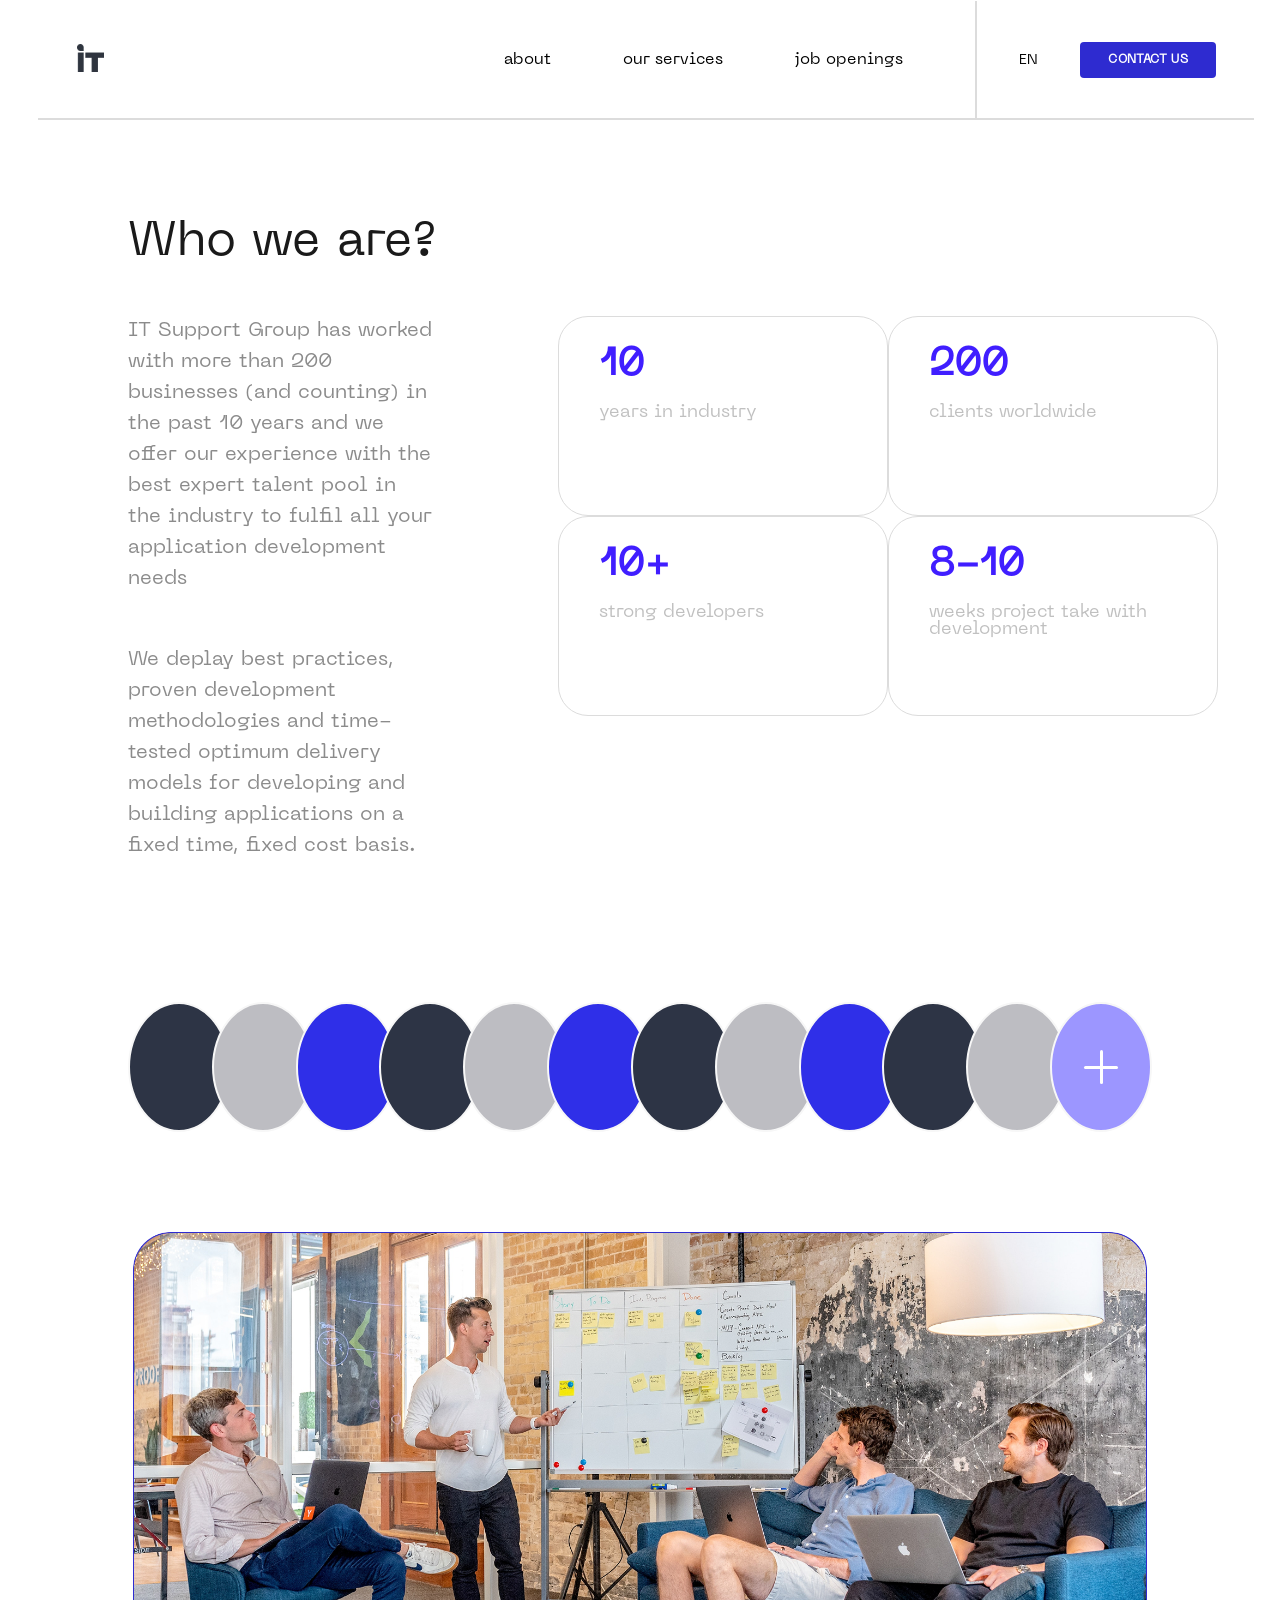
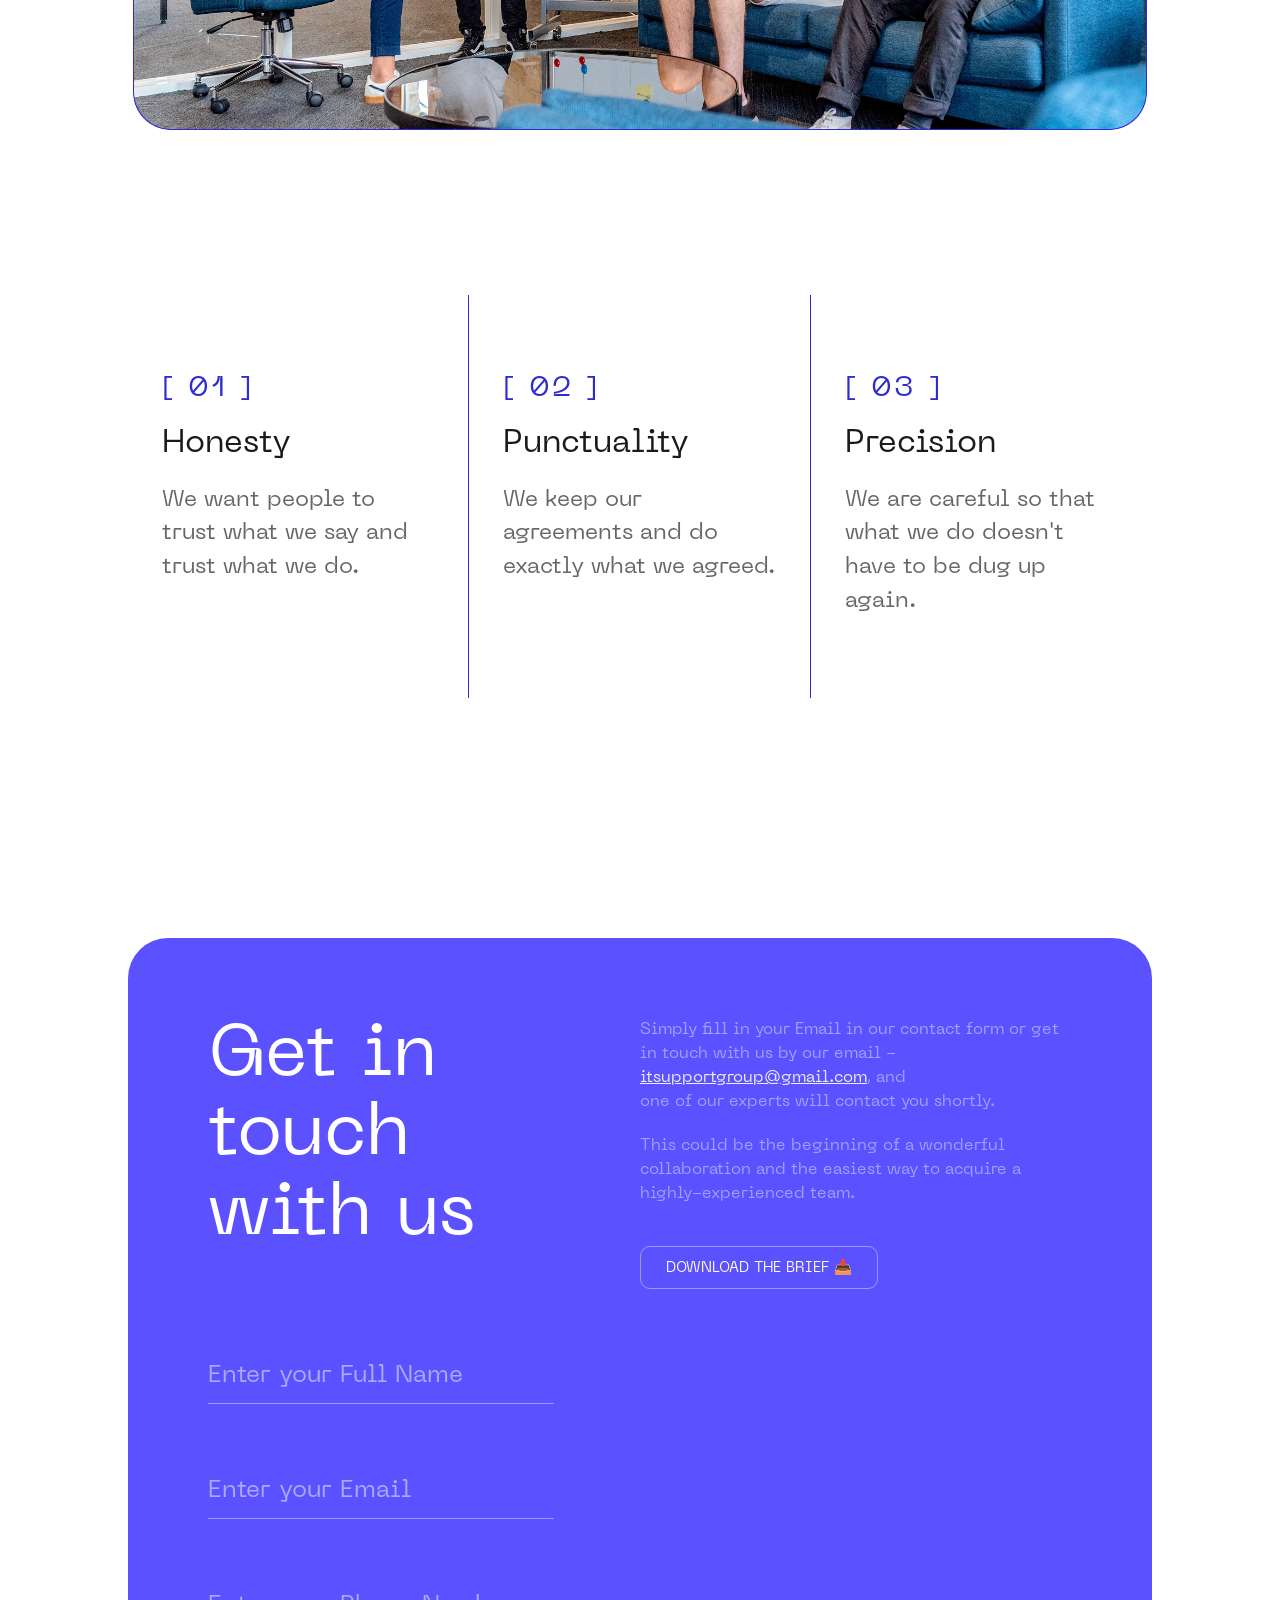
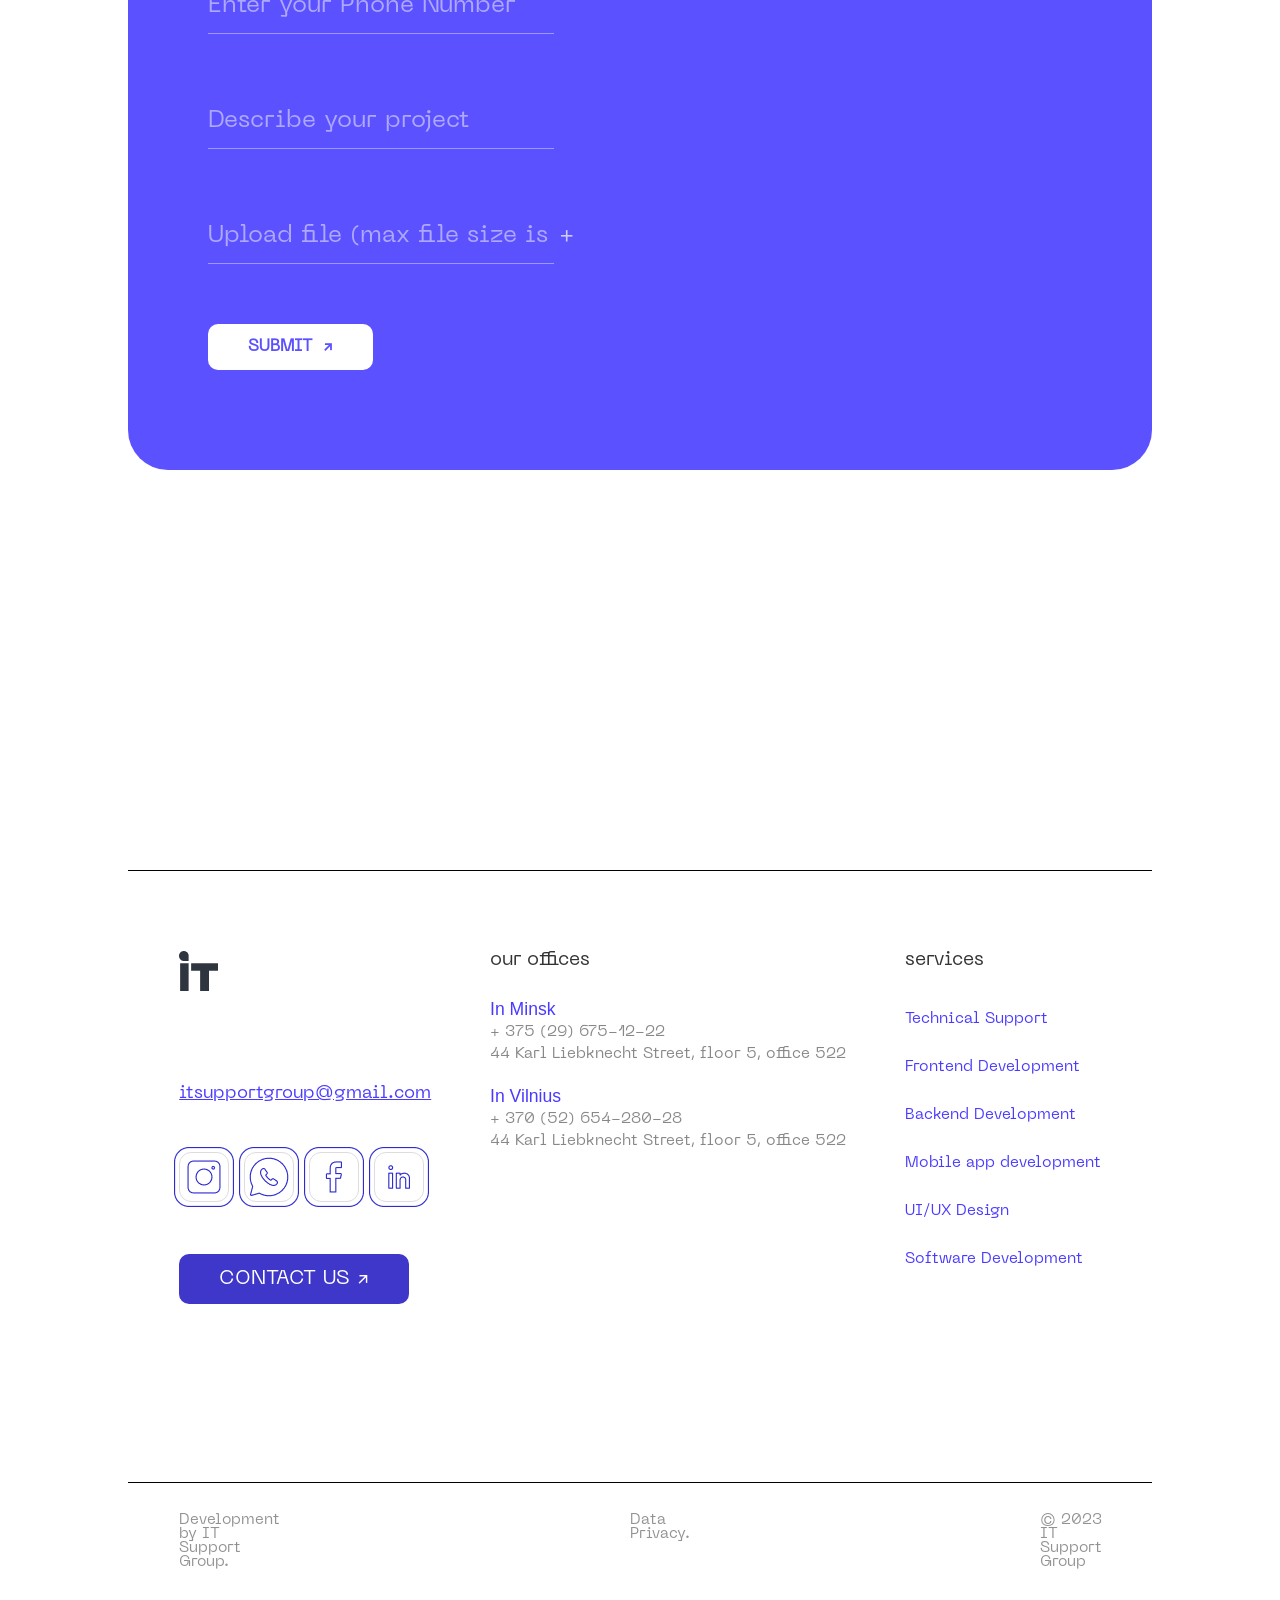
==== Page/about.html @ 2d053808 "Merge pull request #18 from KajusLTUO/Dev/Ricardas Added contact us section in about page and footer" ====
<!DOCTYPE html>
<html lang="en">

<head>
  <meta charset="UTF-8">
  <meta name="viewport" content="width=device-width, initial-scale=1.0">
  <link rel="stylesheet" href="/CSS/about.css">
  <title>Document</title>
</head>

<body>

  <nav>
    <div class="logo">
      <a href="../index.html"><img src="../img/Logo_IT.png" alt="IT Support Group Logo"></a>
    </div>

    <a href="about.html">about</a>
    <a href="#">our services</a>
    <a href="#">job openings</a>

    <div class="vertical-line"></div>

    <button class="language-btn">EN</button>
    <button class="contacts">CONTACT US</button>
  </nav>

  <main>

    <section class="who-section">
      <p class="sections-name">Who we are?</p>

      <div class="who-container">
        <div class="who-leftside">
          <p class="whos-text1">IT Support Group has worked with more than 200 businesses (and counting) in the past 10
            years and we offer our experience with the best expert talent pool in the industry to fulfil all your
            application development needs</p>

          <p class="whos-text2">We deplay best practices, proven development methodologies and time-tested optimum
            delivery models for developing and building applications on a fixed time, fixed cost basis.</p>
        </div>

        <div class="who-righside">
          <div class="stats-wrapper">
            <div class="stat-box">
              <div class="stat-number">10</div>
              <div class="stat-text">years in industry</div>
            </div>

            <div class="stat-box">
              <div class="stat-number">200</div>
              <div class="stat-text">clients worldwide</div>
            </div>

            <div class="stat-box">
              <div class="stat-number">10+</div>
              <div class="stat-text">strong developers</div>
            </div>

            <div class="stat-box">
              <div class="stat-number">8-10</div>
              <div class="stat-text">weeks project take with development</div>
            </div>
          </div>

        </div>


      </div>
      <div class="circle-row">
        <div class="circle dark"></div>
        <div class="circle light"></div>
        <div class="circle blue"></div>
        <div class="circle dark"></div>
        <div class="circle light"></div>
        <div class="circle blue"></div>
        <div class="circle dark"></div>
        <div class="circle light"></div>
        <div class="circle blue"></div>
        <div class="circle dark"></div>
        <div class="circle light"></div>
        <div class="circle plus-circle"></div>
      </div>
      </div>
      

      <form class="contact-form" id="form">
        <div class="form-row">
          <div class="form-group">
            <input type="text" id="fullName" placeholder="Enter your Full Name" required>
          </div>
        </div>

        <div class="team-image-container">
          <img src="/img/Img (3).png" alt="Our team brainstorming in the office" class="team-photo">
        </div>

        <div class="values-grid">
          <div class="value-card">
            <span class="value-number">[ 01 ]</span>
            <h3 class="value-title">Honesty</h3>
            <p class="value-desc">We want people to trust what we say and trust what we do.</p>
          </div>

          <div class="value-card">
            <span class="value-number">[ 02 ]</span>
            <h3 class="value-title">Punctuality</h3>
            <p class="value-desc">We keep our agreements and do exactly what we agreed.</p>
          </div>

          <div class="value-card">
            <span class="value-number">[ 03 ]</span>
            <h3 class="value-title">Precision</h3>
            <p class="value-desc">We are careful so that what we do doesn't have to be dug up again.</p>
          </div>
        </div>
  <section class="contact-section">
  <div class="contact-container">
   
    <div class="contact-info">
      <h2 class="contact-title">Get in touch <br> with us</h2>
      <div class="contact-text-content">
        <p>Simply fill in your Email in our contact form or get in touch with us by our email - <a href="mailto:itsupportgroup@gmail.com">itsupportgroup@gmail.com</a>, and <br> one of our experts will contact you shortly.</p>
        <p>This could be the beginning of a wonderful collaboration and the easiest way to acquire a highly-experienced team.</p>
        <a href="#" class="download-brief">DOWNLOAD THE BRIEF <span class="icon">📥</span></a>
      </div>
    </div>
 
    <form class="contact-form" id="form">
      <div class="form-row">
        <div class="form-group">
          <input type="text" id="fullName" placeholder="Enter your Full Name" required>
        </div>
      </div>
 
      <div class="form-row">
        <div class="form-group">
          <input type="email" id="userEmail" placeholder="Enter your Email" required>
        </div>
      </div>
 
      <div class="form-row">
        <div class="form-group">
          <input type="tel" id="userPhone" placeholder="Enter your Phone Number">
        </div>
           </div>
           <div class="form-row">
            <div class="form-group">
          <input type="text" id="projectDescription" placeholder="Describe your project">
        </div>
        </div>
        <div class="form-row">
            <div class="form-group upload-group">
          <input type="text" placeholder="Upload file (max file size is 30 MB)" readonly>
          <span class="plus-icon">+</span>
        </div>
        </div>
                   <button type="submit" class="submit-btn">SUBMIT <span class="arrow">↗</span></button>
           </div>
      </div>
    </form>
 
  </div>
</section>
    </main>
        <footer class="main-footer">
  <div class="footer-container">
   
    <div class="footer-col contact-col">
      <div class="footer-logo"><img src="/img/Logo_IT.png" alt=""></div>
      <a href="mailto:itsupportgroup@gmail.com" class="footer-email">itsupportgroup@gmail.com</a>
      <div class="social-icons">
        <div class="icon-box"><img src="/img/instagram.png" alt=""><i class="fab fa-instagram"></i></div>
        <div class="icon-box"><img src="/img/phone.png" alt=""><i class="fab fa-whatsapp"></i></div>
        <div class="icon-box"><img src="/img/facebook.png" alt=""><i class="fab fa-facebook-f"></i></div>
        <div class="icon-box"><img src="/img/linked_in.png" alt=""><i class="fab fa-linkedin-in"></i></div>
      </div>
      <a href="#" class="btn-contact footer-btn">CONTACT US <span class="arrow">↗</span></a>
    </div>
 
    <div class="footer-col footer-col1">
      <h4>our offices</h4>
      <div class="office-location">
        <p class="city">In Minsk</p>
        <p class="phone">+ 375 (29) 675-12-22</p>
        <p class="address">44 Karl Liebknecht Street, floor 5, office 522</p>
      </div>
      <div class="office-location">
        <p class="city">In Vilnius</p>
        <p class="phone">+ 370 (52) 654-280-28</p>
        <p class="address">44 Karl Liebknecht Street, floor 5, office 522</p>
      </div>
    </div>
 
    <div class="footer-col footer-col2">
      <h4>services</h4>
      <ul class="footer-services">
        <li>Technical Support</li>
        <li>Frontend Development</li>
        <li>Backend Development</li>
        <li>Mobile app development</li>
        <li>UI/UX Design</li>
        <li>Software Development</li>
      </ul>
    </div>
  </div>
 </footer>
  <div class="footer-bottom">
    <p>Development by IT Support Group.</p>
    <p>Data Privacy.</p>
    <p>© 2023 IT Support Group</p>
  </div>
</body>

</html>
---- CSS/about.css ----
@font-face {
  font-family: 'Neue Machina';
  src: url('/Fonts/NeueMachina-Regular.otf') format('opentype');
  font-weight: normal;
  font-style: normal;
}

* {
  box-sizing: border-box;
  font-family: 'Inter';
}

body {
  background-color: white;
  width: 100%;
  max-width: 1920px;
  margin: 0 auto;
  overflow-x: hidden;
}

* {
  margin: 0;
  padding: 0;
  box-sizing: border-box;
  font-family: 'Neue Machina', sans-serif;
}

body {
  background-color: white;
}


nav {
  padding: 60px 3%;
  height: 100px;
  display: flex;
  align-items: center;
  justify-content: center;
  gap: 42px;
  position: relative;
  width: 95%;
  margin-left: 3%;
}

nav::after {
  content: "";
  position: absolute;
  left: 0;
  bottom: 0;
  width: 100%;
  height: 2px;
  background: gainsboro;
}

.logo {
  display: flex;
  align-items: center;
  gap: 10px;
  margin-right: auto;
}

.logo img {

  width: 70%;
  height: auto;
}

.logo span {
  font-size: 14px;
  font-weight: 700;
  line-height: 1;
  text-transform: uppercase;
}

nav a {
  text-decoration: none;
  color: black;
  font-size: 16px;
  font-weight: 400;
  transition: opacity 0.3s ease;
  margin-right: 30px;
}

.vertical-line {
  border: 1px solid gainsboro;
  height: 118px;
}



nav a:hover {
  opacity: 0.7;
}

.language-btn {
  background: transparent;
  border: none;
  color: black;
  font-size: 14px;
  cursor: pointer;
  padding: 0;
}

.contacts {
  background: #2e2bd0;
  border: none;
  color: #fff;
  font-size: 12px;
  font-weight: 600;
  text-transform: uppercase;
  padding: 12px 28px;
  border-radius: 4px;
  cursor: pointer;
  letter-spacing: 0.03em;
  transition: background 0.3s ease;
}

.contacts:hover {
  background: #2421b7;
}


.who-section {
  padding: 100px 10%;
  font-family: 'Neue Machina', sans-serif;
  background-color: #fff;
}

.sections-name {
  font-size: 3rem;
  font-weight: 400;
  color: #1a1a1a;
}

.who-container {
  display: flex;
}

.whos-text1,
.whos-text2 {
  color: rgb(139, 139, 139);
  margin-top: 50px;
  font-size: 20px;
  line-height: 31px;
}

.who-leftside {
  padding-right: 60px;
  width: 47%;
}

.stats-wrapper {

  width: 100%;
  max-width: 700px;
  margin-top: 50px;
  margin-left: 10%;
  display: grid;
  grid-template-columns: 330px 330px;
  font-family: 'Neue Machina', sans-serif;
}

.stat-box {
  width: 100%;
  height: 200px;
  background: #fff;
  border: 1px solid gainsboro;
  padding: 30px 40px;
  text-align: left;
  border-radius: 30px;

}

.stat-number {
  font-size: 38px;
  font-weight: 700;
  color: #401eff;
  margin-bottom: 8px;
}

.stat-text {
  margin-top: 20px;
  font-size: 18px;
  color: rgb(192, 192, 192);
}


.circle-row {
  display: flex;
  align-items: center;
  margin-top: 140px;
}

.circle {
  width: 180px;
  height: 130px;
  border-radius: 50%;
  margin-left: -18px;
  border: 2px solid #f7f7f7;
}

.circle:first-child {
  margin-left: 0;
}

.dark {
  background: #2d3445;
}

.light {
  background: #bdbdc2;
}

.blue {
  background: #2f2fe8;
}

.plus-circle {
  background: #9c96ff;
  display: flex;
  justify-content: center;
  align-items: center;
  position: relative;
}

.plus-circle::before,
.plus-circle::after {
  content: "";
  position: absolute;
  background: white;
  border-radius: 2px;
}

.plus-circle::before {
  width: 34px;
  height: 3px;
}

.plus-circle::after {
  width: 3px;
  height: 34px;
}



.team-section {
  padding: 100px 10%;
  background-color: #fff;
  font-family: 'Neue Machina', sans-serif;
}

.team-header {
  display: flex;
  justify-content: space-between;
  align-items: flex-start;
  gap: 40px;
}

.team-main-title {
  font-size: 3rem;
  font-weight: 400;
  color: #1a1a1a;
  margin: 0;
  letter-spacing: -1px;
  margin-bottom: 190px;
}

.team-subtitle {
  max-width: 39.6vh;
  color: #818181;
  font-size: 0.98rem;
  line-height: 1.5;
  margin: 0;
  margin-top: 110px;
  margin-right: 300px;
}

.team-image-container {
  padding: 5px;
  overflow: hidden;
  margin-bottom: 80px;
}

.team-photo {
  width: 100%;
  height: auto;
  display: block;
  border-radius: 35px;
  object-fit: cover;
}

.values-grid {
  display: grid;
  grid-template-columns: repeat(3, 1fr);
  gap: 0;
  margin-top: 40px;
}

.value-card {
  padding: 80px 10%;
  display: flex;
  flex-direction: column;
  gap: 25px;
}

.value-card:not(:last-child) {
  border-right: 1px solid #2E2BD0;
}

.value-number {
  color: #2E2BD0;
  font-size: 1.8rem;
  font-weight: 400;
  letter-spacing: 2px;
}

.value-title {
  font-size: 2rem;
  font-weight: 400;
  color: #1a1a1a;
  margin: 0;
}

.value-desc {
  color: #666;
  font-size: 1.4rem;
  line-height: 1.5;
  margin: 0;
}
.main-footer {
  background-color: white;
  padding: 80px 4%;
  font-family: 'Neue Machina', sans-serif;
  border-top: 1px solid #000000;
  border-bottom: 1px solid #000000;
  width: 80%;
  margin: auto;
}
 
.footer-container {
  display: flex;
  justify-content: space-between;
  margin-bottom: 80px;
}
 
.footer-col h4 {
  font-size: 1.2rem;
  font-weight: 400;
  margin-bottom: 30px;
  color: #333;
}
 
/* Column 1 Specifics */
.footer-logo {
  font-size: 2.5rem;
  font-weight: bold;
  margin-bottom: 30px;
}
 
.footer-email {
  display: block;
  font-size: 1.1rem;
  color: #4a3aff;
  text-decoration: underline;
  margin-bottom: 30px;
  padding-top: 55px;
  padding-bottom: 20px;
}
.social-icons {
  display: flex;
  gap: 15px;
  margin-bottom: 35px;
}
 
.icon-box {
  width: 50px;
  height: 50px;
  border: 1px solid #ddd;
  border-radius: 12px;
  display: flex;
  align-items: center;
  justify-content: center;
  font-size: 1.2rem;
  color: #4a3aff;
}
/* Office & Services Text */
.office-location {
  margin-bottom: 25px;
}
 
.office-location .city {
  color: #4a3aff;
  margin-bottom: 5px;
}
 
.office-location .phone,
.office-location .address,
.footer-services li {
  color: #888;
  font-size: 0.95rem;
  margin-bottom: 8px;
}
 
.footer-services {
  list-style: none;
  padding: 0;
  font-family: sans-serif;
  color: #4a3aff;
  line-height: 40px;
  display: block;
}

.footer-services li{
   color: #4a3aff
}
 
/* Footer Bottom Bar */
.footer-bottom {
  padding-top: 30px;
  display: flex;
  font-size: 0.8rem;
  color: #aaa;
  margin-bottom: 50px;
  justify-content: space-between;
  padding-left: 200px;
  padding-right: 200px;
  gap: 350px;
  justify-content: center;
}
.city{
   font-family: sans-serif;
   font-size: 1.1rem;
}
.btn-contact {
   background-color: #3f37c9;
   color: white;
   padding: 15px 40px;
   text-decoration: none;
   border-radius: 10px;
   font-size: 20px;
   font-family: 'Neue Machina';
   line-height: 85px;
   font-weight: 100;
}
.footer-btn{
   font-weight: 100;
}
.footer-bottom p{
   color: #929292;
   font-size: 15px;
}

.contact-container {
  background-color: #5c51ff;
  border-radius: 40px;
  padding: 80px;
  color: white;
  display: flex;
  flex-direction: column;
  gap: 60px;
  font-family: 'Neue Machina', sans-serif;
  margin-bottom: 300px;
  padding-bottom: 100px;
  margin-top: 200px;
}

.contact-info {
  display: flex;
  justify-content: space-between;
  align-items: flex-start;
}

.contact-title {
  font-size: 4.5rem;
  line-height: 1.1;
  font-weight: 400;
  flex: 1;
}

.contact-text-content {
  flex: 1;
  max-width: 500px;
}

.contact-text-content p {
  font-size: 1rem;
  opacity: 0.9;
  margin-bottom: 20px;
  line-height: 1.5;
  color: rgba(255, 255, 255, 0.5);
}

.contact-text-content a {
  color: white;
  text-decoration: underline;
}

.download-brief {
  display: inline-block;
  border: 1px solid rgba(255, 255, 255, 0.4);
  padding: 12px 25px;
  border-radius: 10px;
  text-decoration: none !important;
  margin-top: 20px;
  font-size: 0.9rem;
}

/* Form Styles */
.contact-form {
  display: flex;
  flex-direction: column;
  gap: 40px;
}

.form-row {
  display: flex;
  gap: 50px;
}

.form-group {
  flex: 1;
  position: relative;
}

.contact-form input {
  width: 40%;
  background: transparent;
  border: none;
  border-bottom: 1px solid rgba(255, 255, 255, 0.4);
  padding: 15px 0;
  color: white;
  font-size: 1.5rem;
  outline: none;
}

.contact-form input::placeholder {
  color: rgba(255, 255, 255, 0.5);
}

.contact-form input:focus {
  border-bottom-color: white;
}

.upload-group .plus-icon {
  font-size: 1.5rem;
  opacity: 0.7;
  cursor: pointer;
}

.submit-btn {
  background-color: white;
  color: #5c51ff;
  border: none;
  padding: 15px 40px;
  border-radius: 10px;
  font-weight: bold;
  font-size: 1rem;
  width: fit-content;
  cursor: pointer;
  display: flex;
  align-items: center;
  gap: 10px;
}
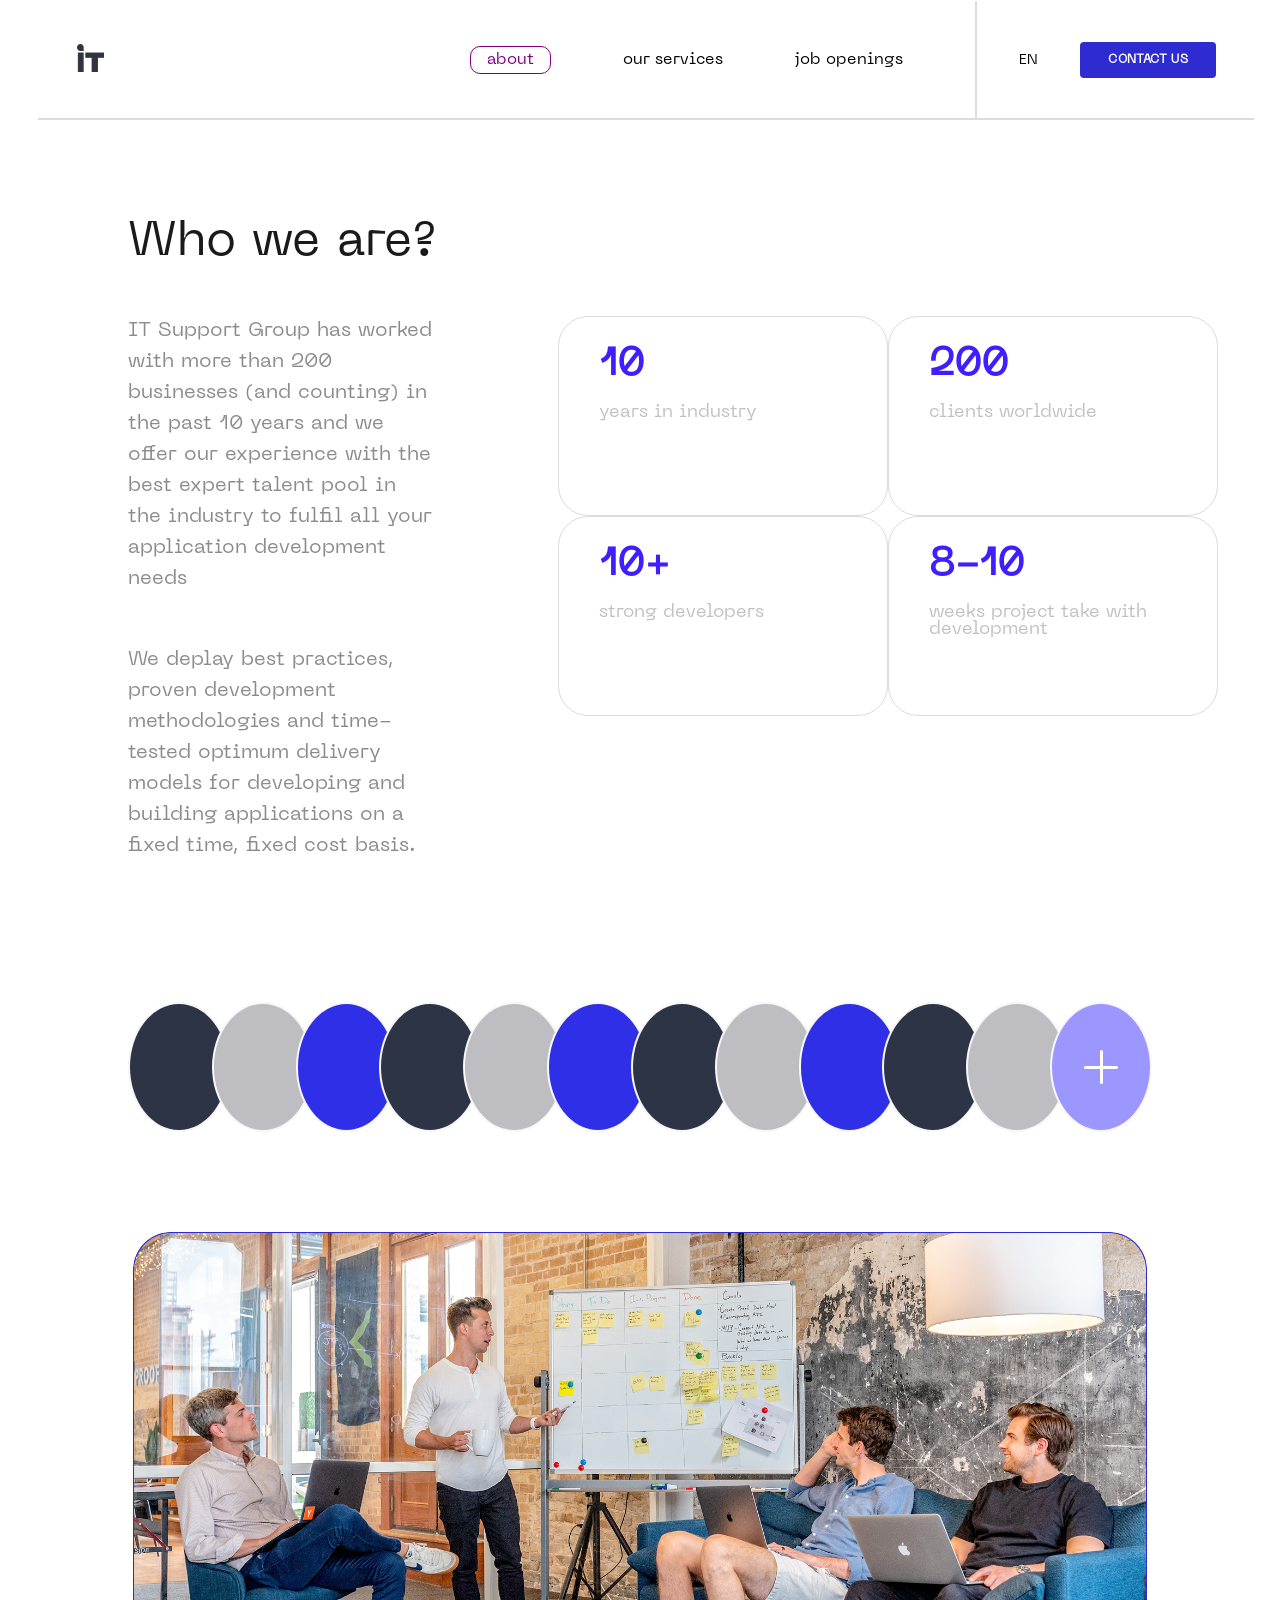
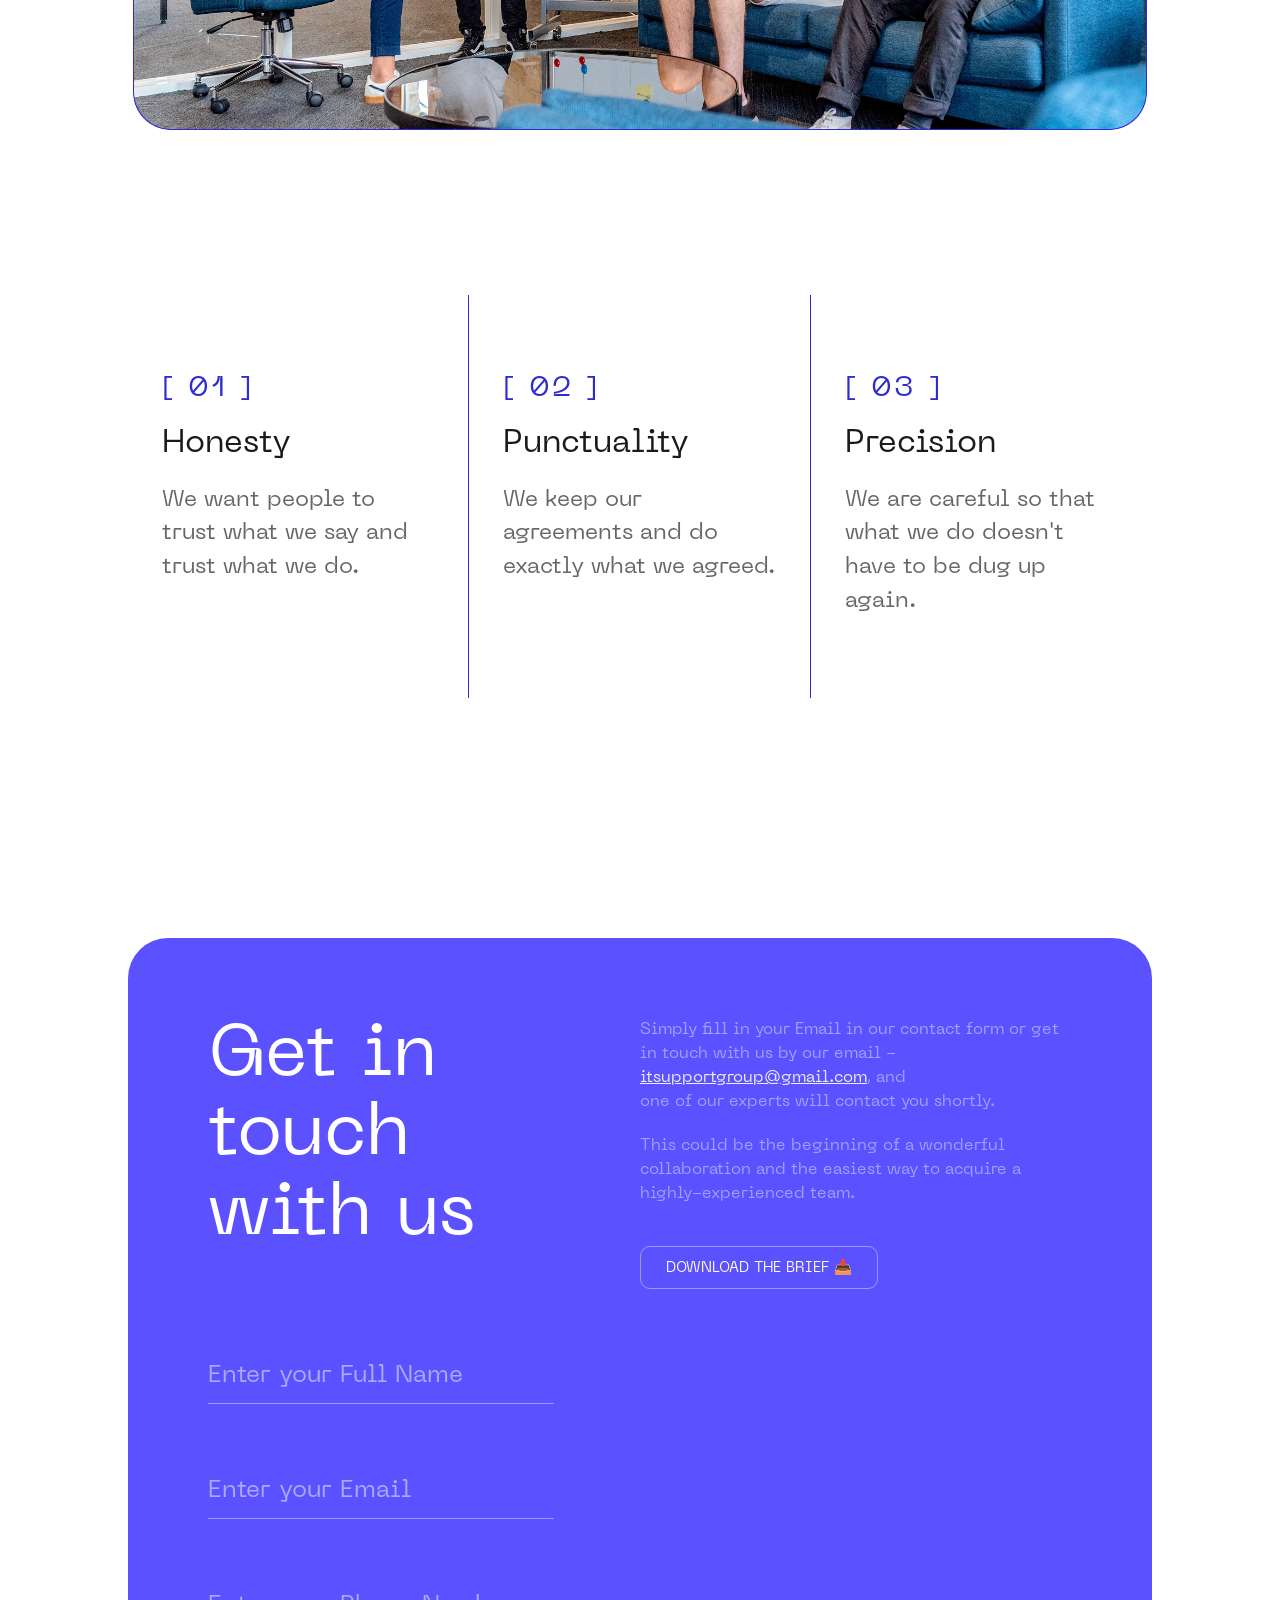
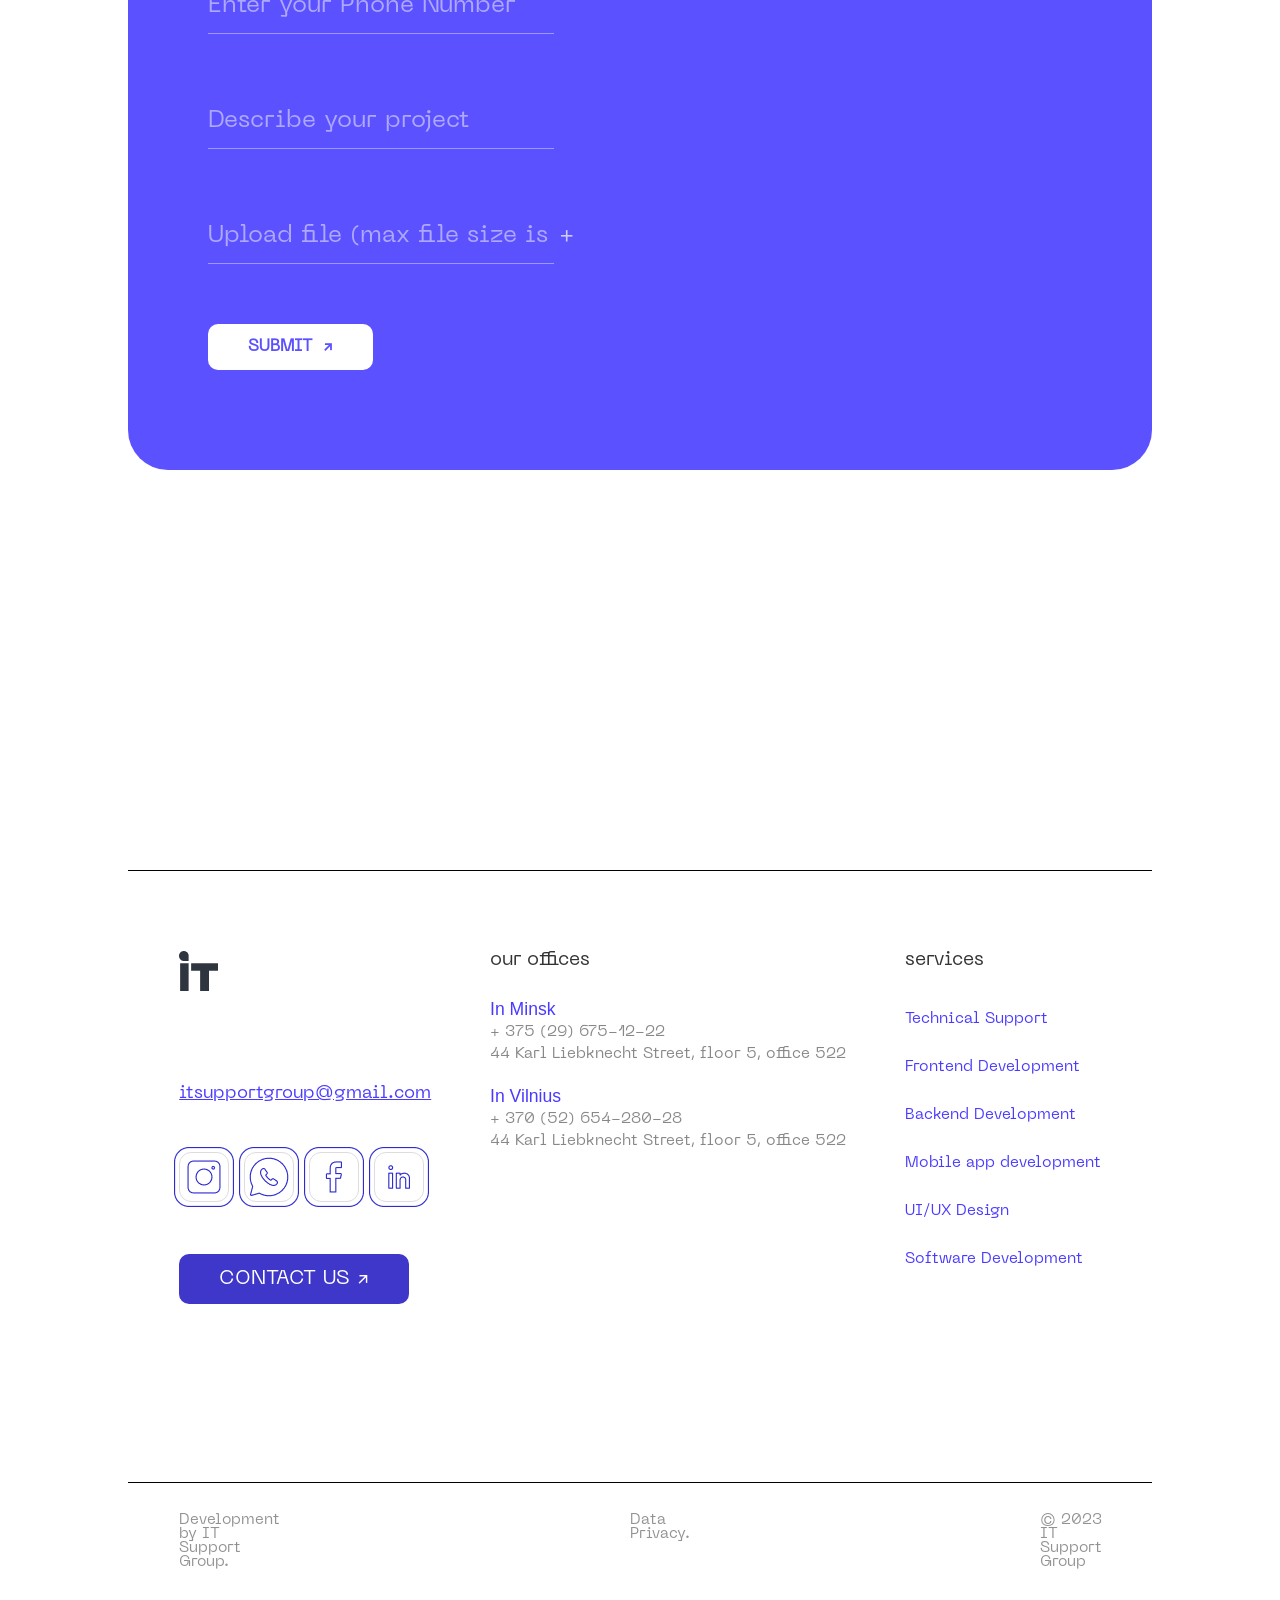
==== commit f68c1527: "px to rem convert" ====
--- a/Page/about.html
+++ b/Page/about.html
@@ -15,7 +15,7 @@
       <a href="../index.html"><img src="../img/Logo_IT.png" alt="IT Support Group Logo"></a>
     </div>
 
-    <a href="about.html">about</a>
+    <a href="about.html" class="active">about</a>
     <a href="#">our services</a>
     <a href="#">job openings</a>
 
--- a/CSS/about.css
+++ b/CSS/about.css
@@ -79,6 +79,12 @@
   font-weight: 400;
   transition: opacity 0.3s ease;
   margin-right: 30px;
+}
+.active{
+  border: 0.063rem solid purple;
+  padding: 0.313rem 1rem;
+  border-radius: 0.625rem;
+  color: purple;
 }
 
 .vertical-line {
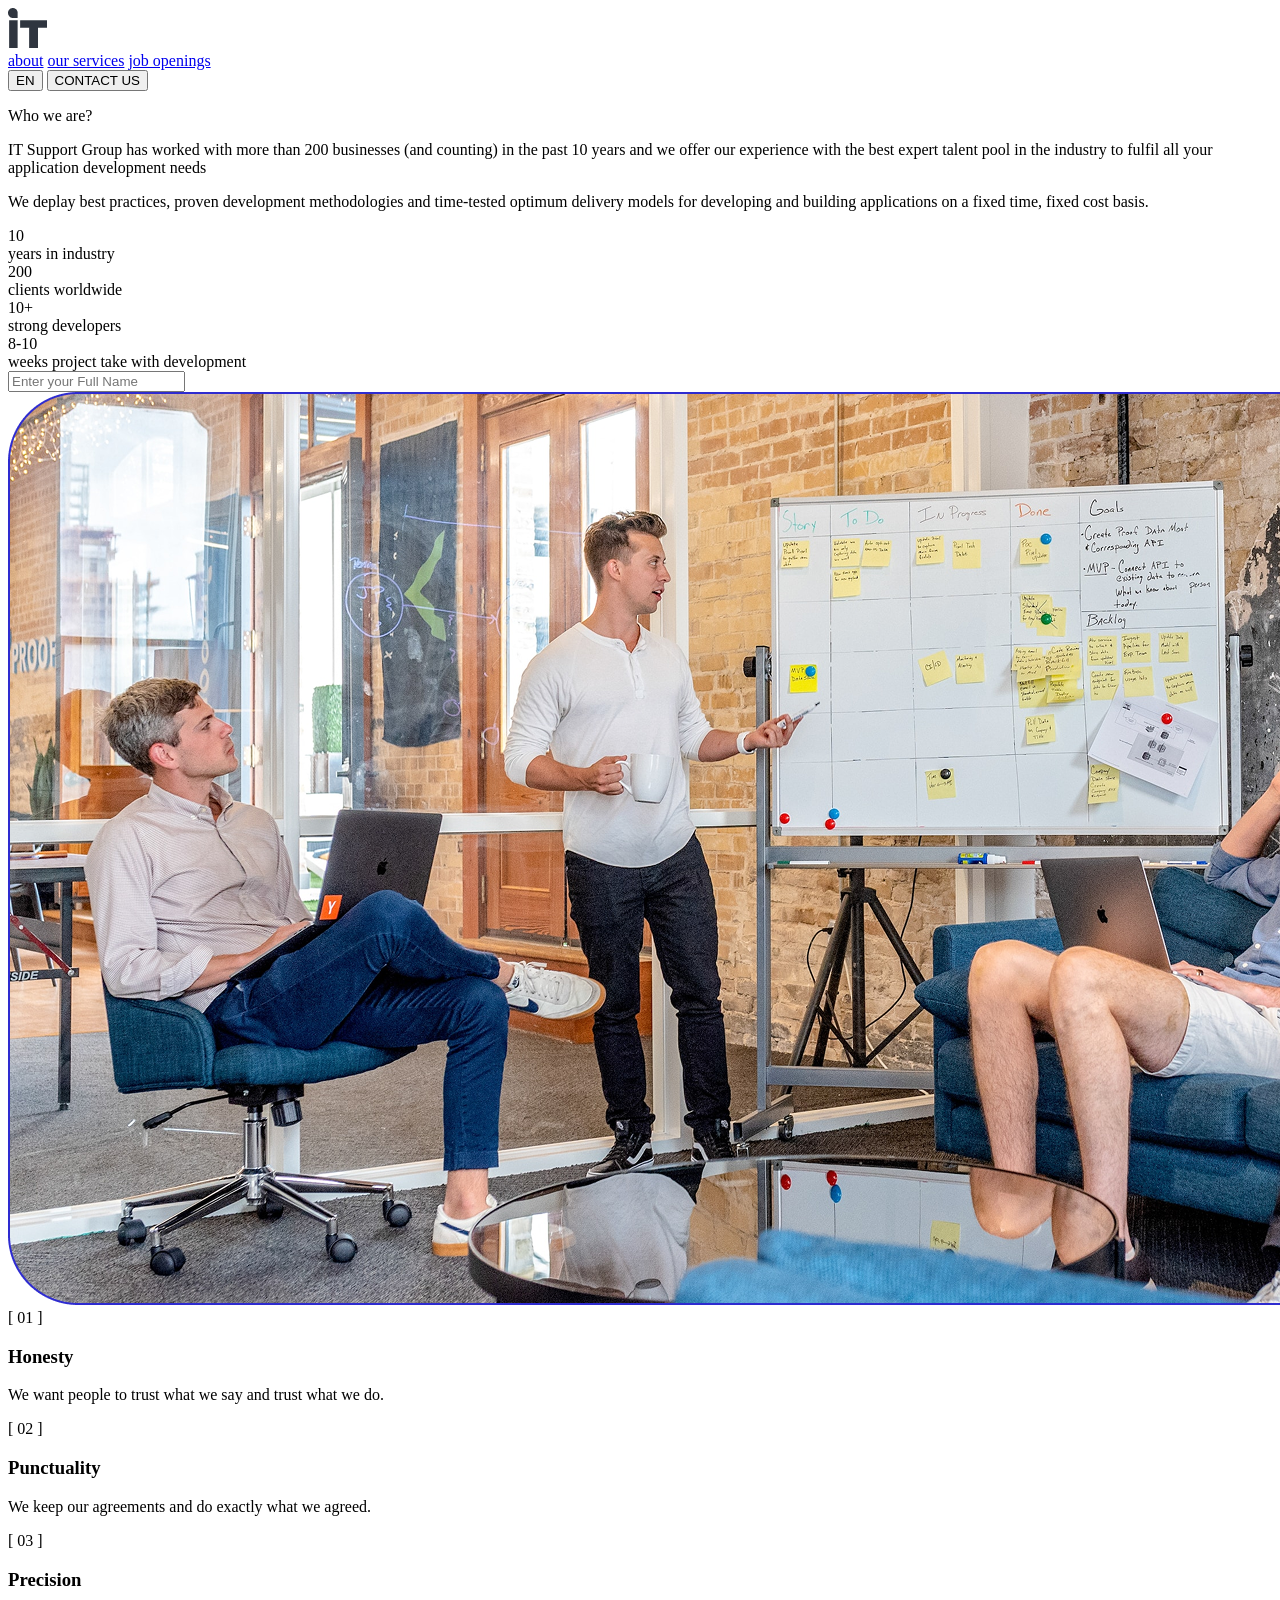
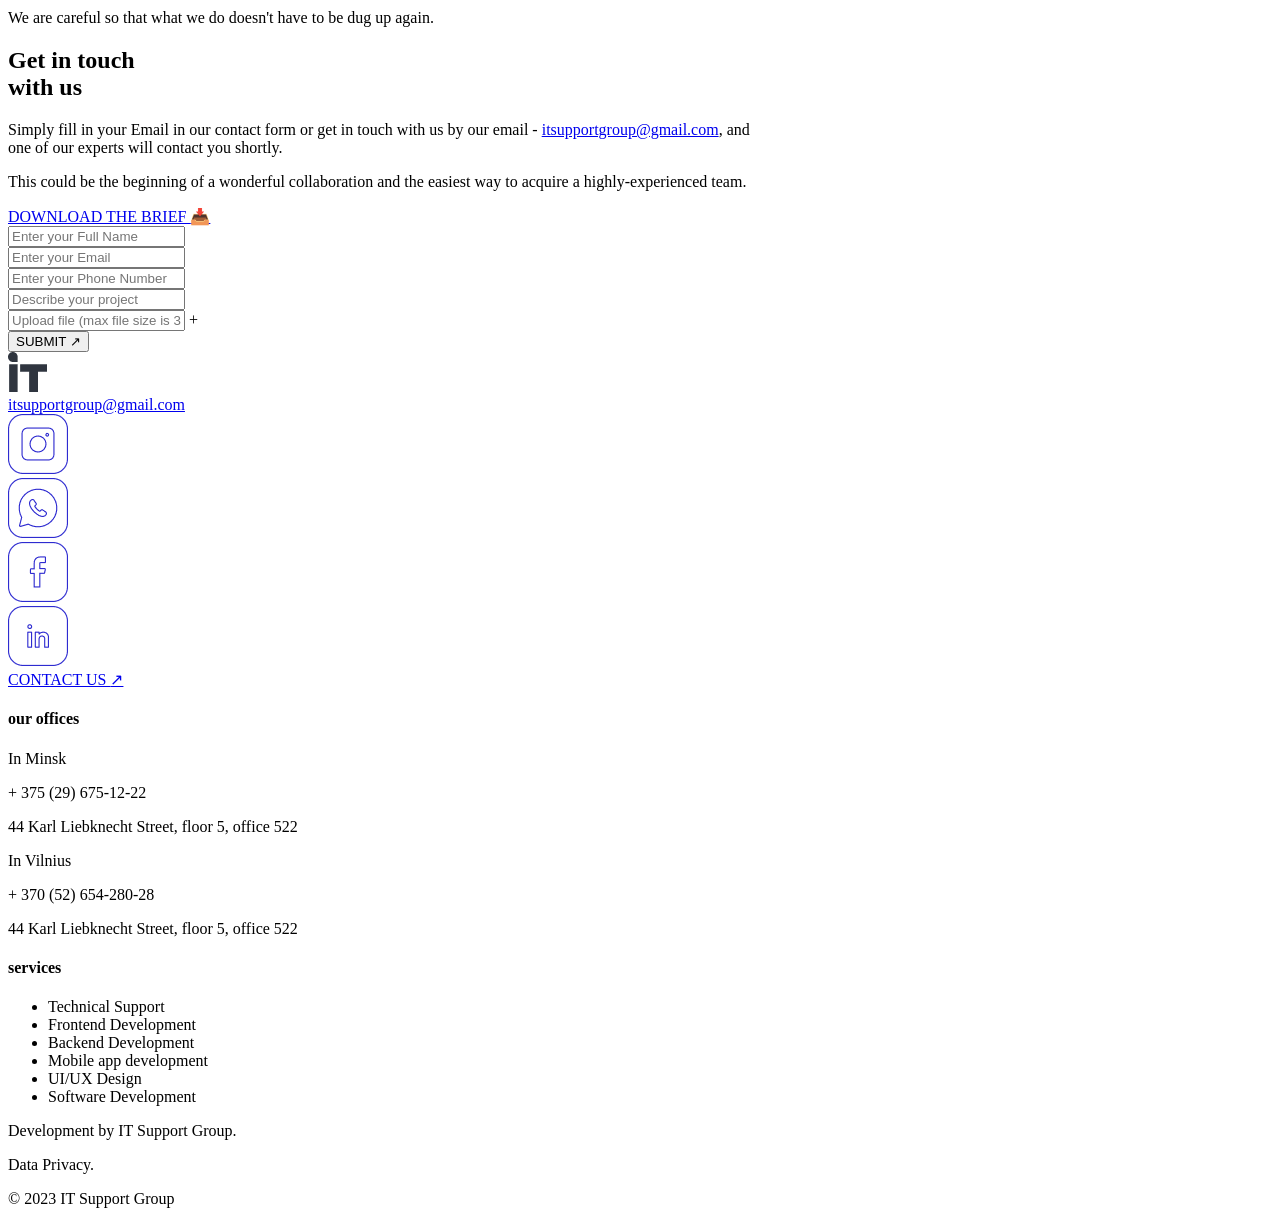
==== commit 9ce3ffdf: "Fix about page css link href" ====
--- a/Page/about.html
+++ b/Page/about.html
@@ -4,7 +4,7 @@
 <head>
   <meta charset="UTF-8">
   <meta name="viewport" content="width=device-width, initial-scale=1.0">
-  <link rel="stylesheet" href="/CSS/about.css">
+  <link rel="stylesheet" href="../css/about.css">
   <title>Document</title>
 </head>
 
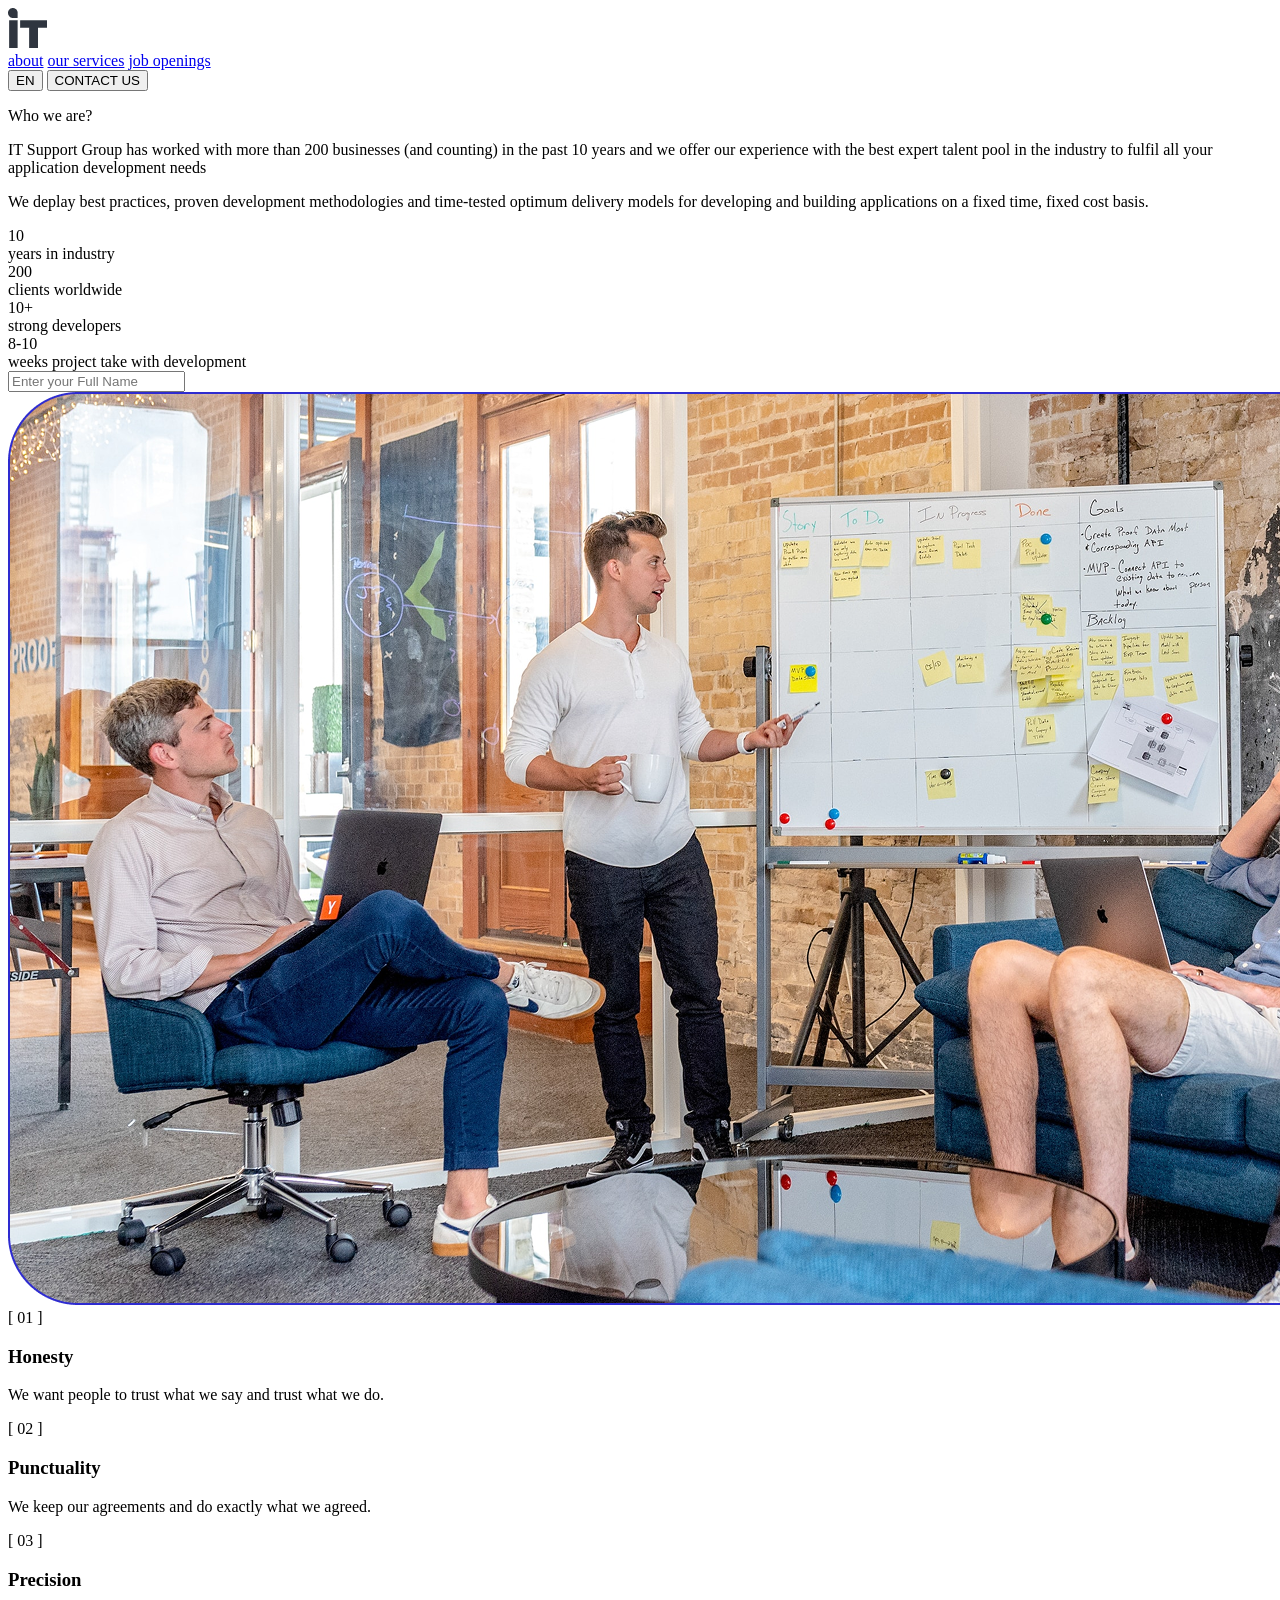
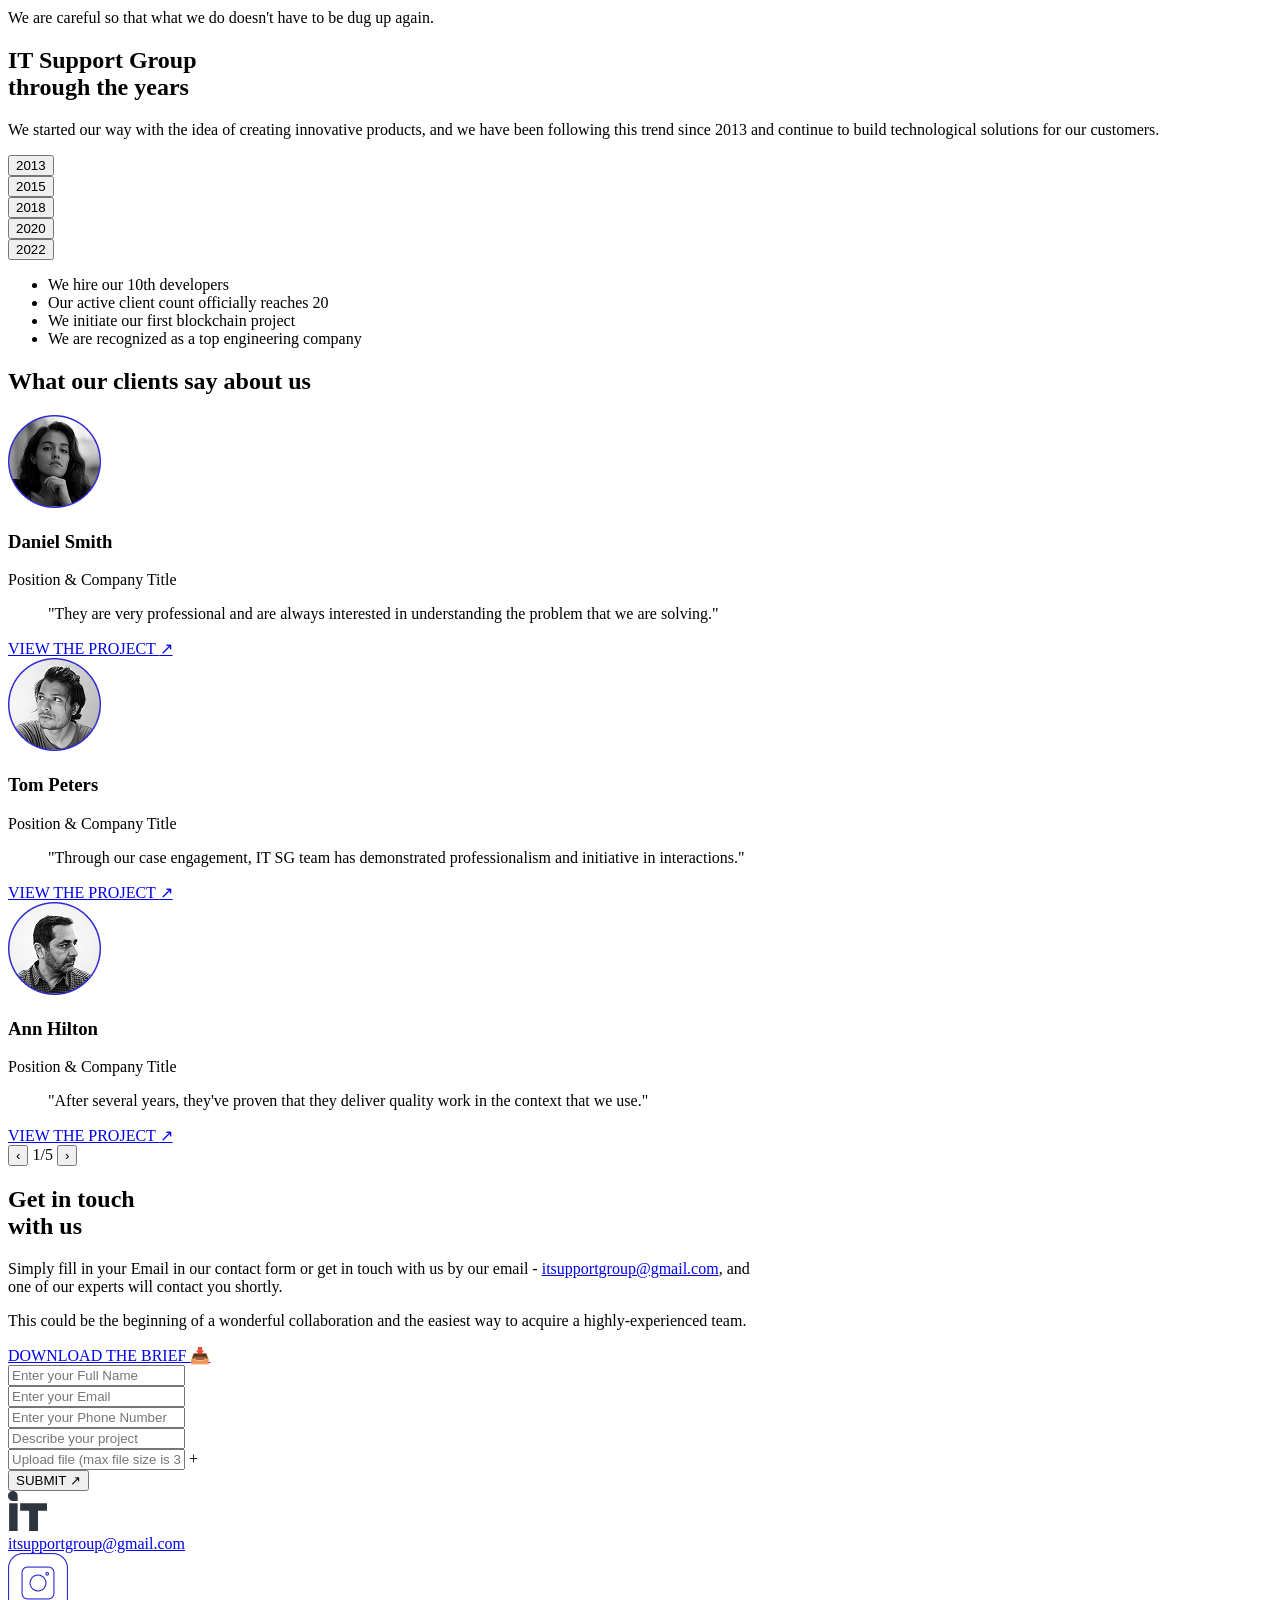
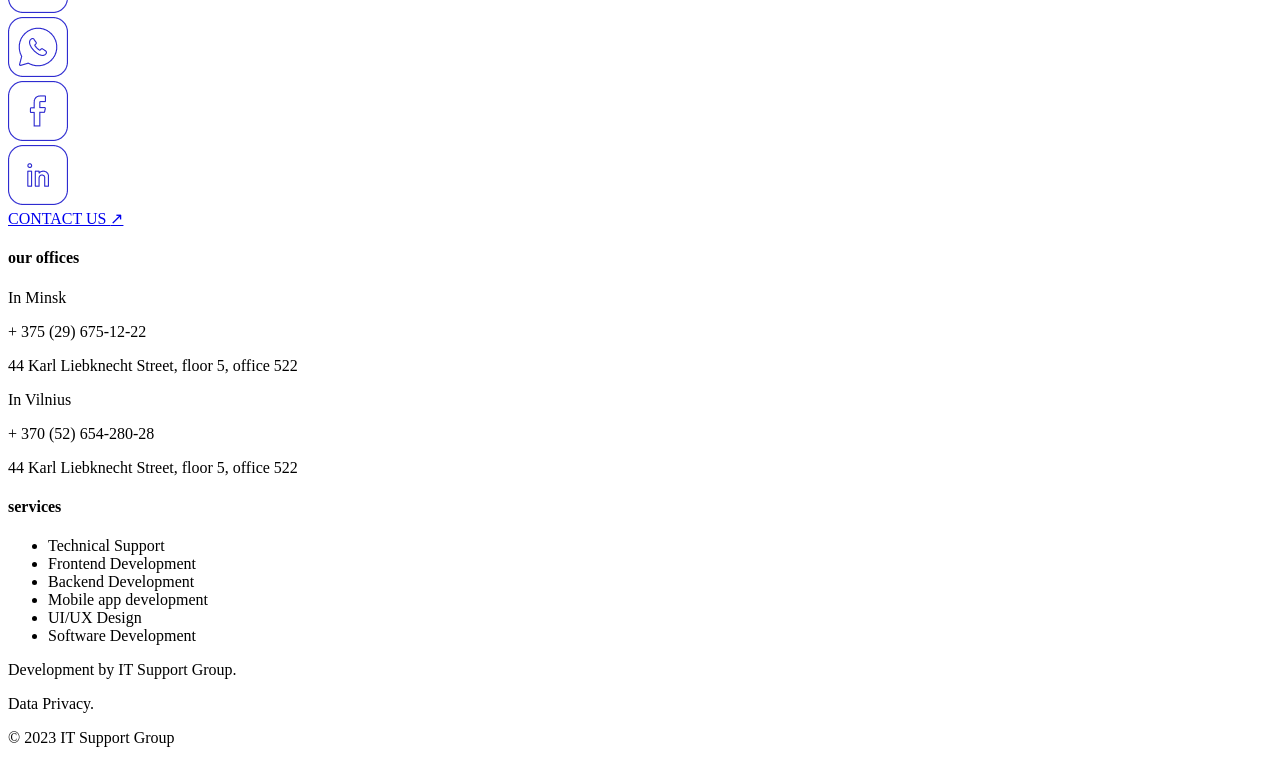
==== commit a3871095: "Added 2 sections to about page, added 3 photos" ====
--- a/Page/about.html
+++ b/Page/about.html
@@ -114,6 +114,100 @@
             <p class="value-desc">We are careful so that what we do doesn't have to be dug up again.</p>
           </div>
         </div>
+
+      <section class="years-section">
+        <div class="years-header">
+          <h2>IT Support Group<br>through the years</h2>
+          <p>
+            We started our way with the idea of creating innovative products, and we have been
+            following this trend since 2013 and continue to build technological solutions for our customers.
+          </p>
+        </div>
+
+        <div class="timeline-card">
+          <div class="years-row" id="years">
+            <div class="year-col"><button type="button" data-year="2013">2013</button></div>
+            <div class="year-col"><button type="button" data-year="2015">2015</button></div>
+            <div class="year-col"><button type="button" data-year="2018" class="active">2018</button></div>
+            <div class="year-col"><button type="button" data-year="2020">2020</button></div>
+            <div class="year-col"><button type="button" data-year="2022">2022</button></div>
+          </div>
+
+          <div class="ruler-zone">
+            <div class="ruler-bar" aria-hidden="true"></div>
+            <div class="year-ticks">
+              <span class="year-tick"></span>
+              <span class="year-tick"></span>
+              <span class="year-tick"></span>
+              <span class="year-tick"></span>
+              <span class="year-tick"></span>
+            </div>
+          </div>
+
+          <div class="timeline-details">
+            <ul id="yearText">
+              <li>We hire our 10th developers</li>
+              <li>Our active client count officially reaches 20</li>
+              <li>We initiate our first blockchain project</li>
+              <li>We are recognized as a top engineering company</li>
+            </ul>
+          </div>
+        </div>
+      </section>
+
+      <section class="clients-section">
+        <h2>What our clients say about us</h2>
+
+        <div class="clients-grid">
+          <article class="client-card">
+            <div class="client-top">
+              <img src="../img/1.png" alt="Daniel Smith">
+              <div>
+                <h3>Daniel Smith</h3>
+                <p>Position &amp; Company Title</p>
+              </div>
+            </div>
+            <blockquote>
+              "They are very professional and are always interested in understanding the problem that we are solving."
+            </blockquote>
+            <a href="#" class="client-btn">VIEW THE PROJECT <span>↗</span></a>
+          </article>
+
+          <article class="client-card">
+            <div class="client-top">
+              <img src="../img/2.png" alt="Tom Peters">
+              <div>
+                <h3>Tom Peters</h3>
+                <p>Position &amp; Company Title</p>
+              </div>
+            </div>
+            <blockquote>
+              "Through our case engagement, IT SG team has demonstrated professionalism and initiative in interactions."
+            </blockquote>
+            <a href="#" class="client-btn">VIEW THE PROJECT <span>↗</span></a>
+          </article>
+
+          <article class="client-card">
+            <div class="client-top">
+              <img src="../img/3.png" alt="Ann Hilton">
+              <div>
+                <h3>Ann Hilton</h3>
+                <p>Position &amp; Company Title</p>
+              </div>
+            </div>
+            <blockquote>
+              "After several years, they've proven that they deliver quality work in the context that we use."
+            </blockquote>
+            <a href="#" class="client-btn">VIEW THE PROJECT <span>↗</span></a>
+          </article>
+        </div>
+
+        <div class="clients-pagination">
+          <button type="button" aria-label="Previous slide">‹</button>
+          <span>1/5</span>
+          <button type="button" aria-label="Next slide">›</button>
+        </div>
+      </section>
   <section class="contact-section">
   <div class="contact-container">
    
@@ -210,6 +304,7 @@
     <p>Data Privacy.</p>
     <p>© 2023 IT Support Group</p>
   </div>
+  <script src="../JS/timeline.js"></script>
 </body>
 
 </html>
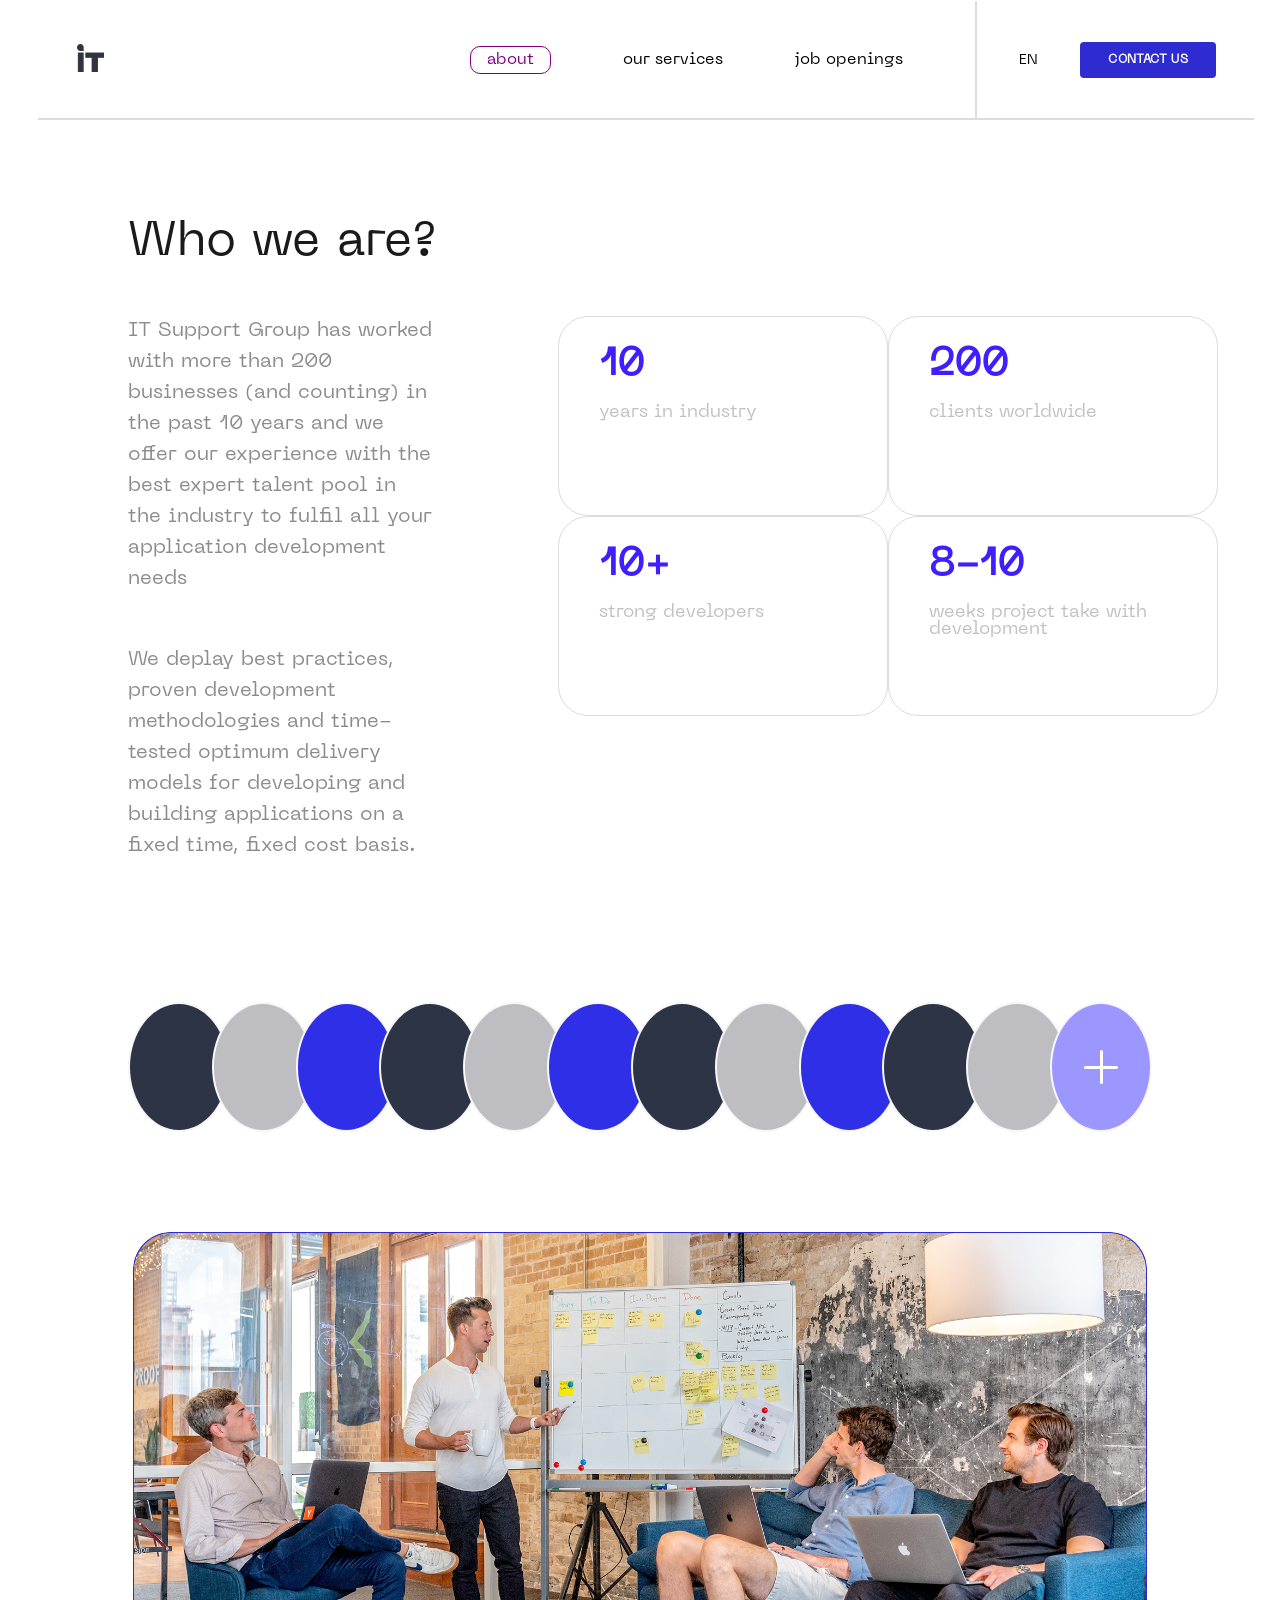
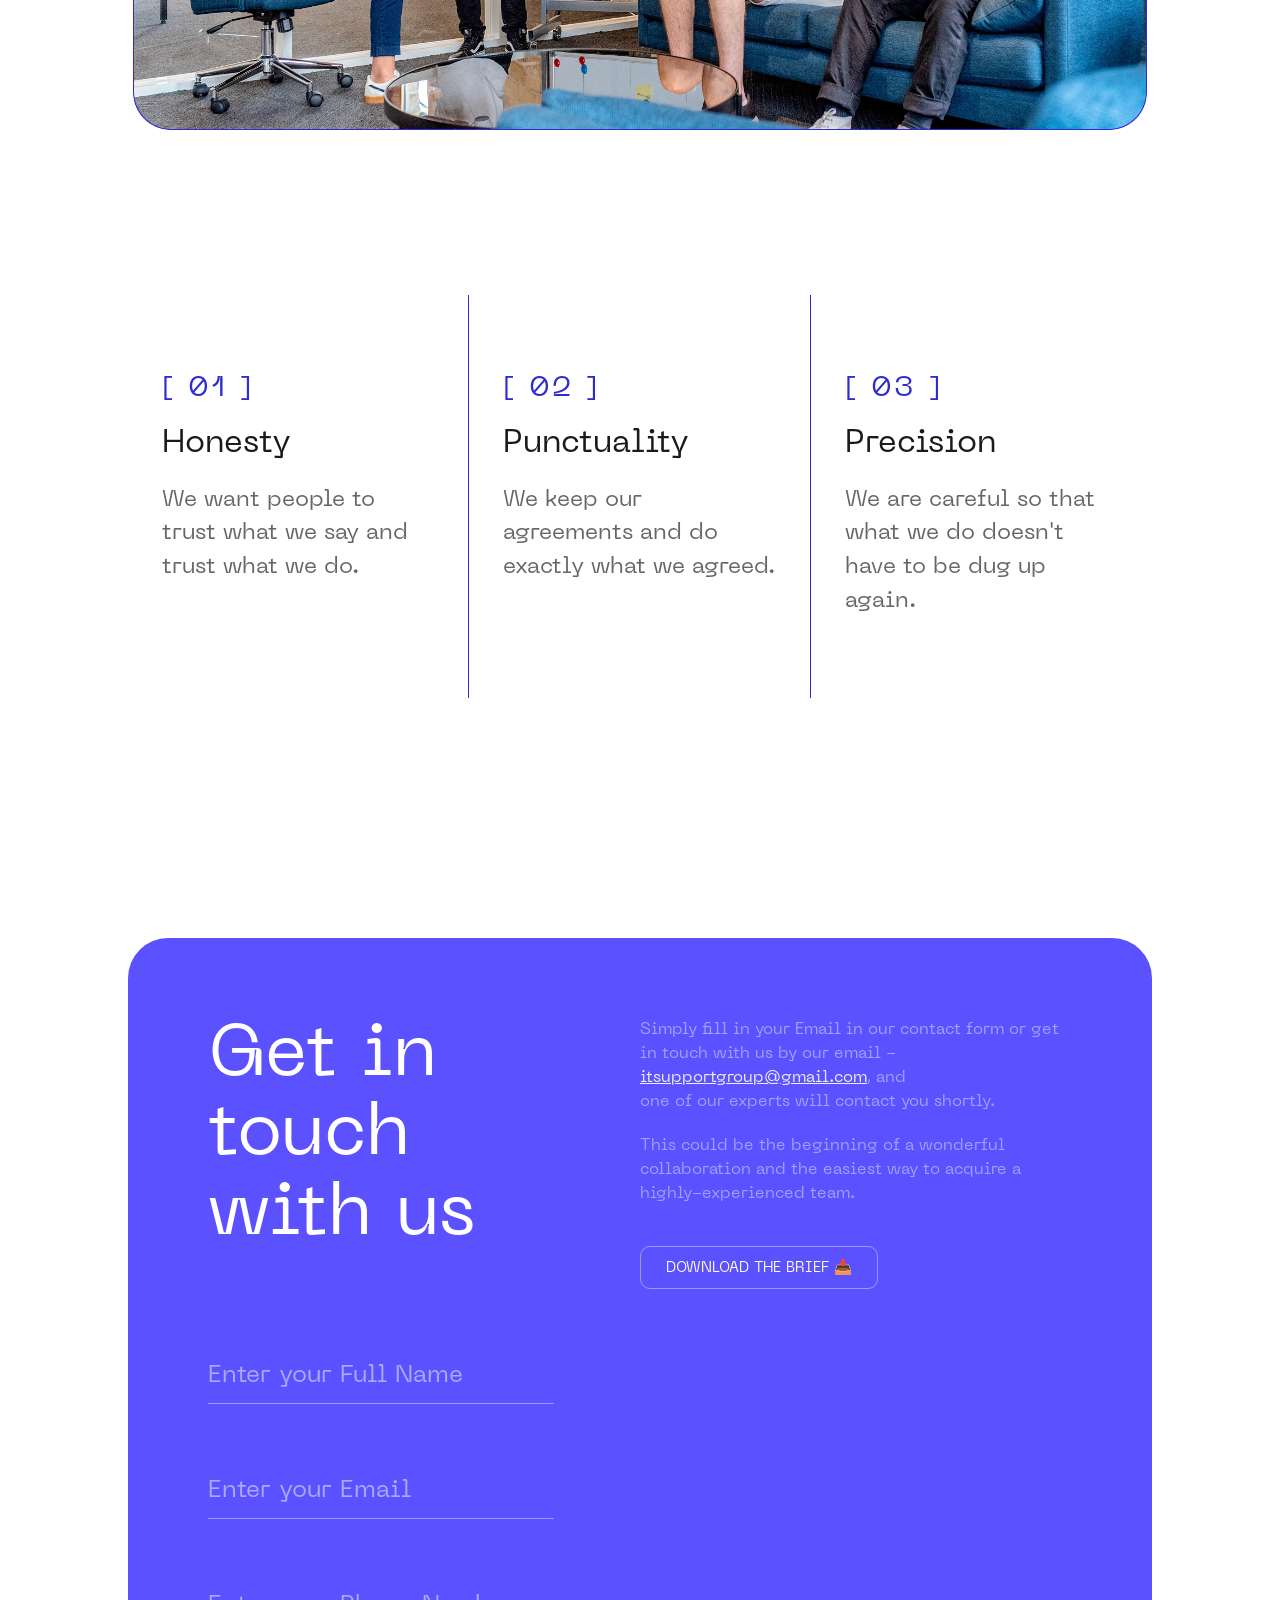
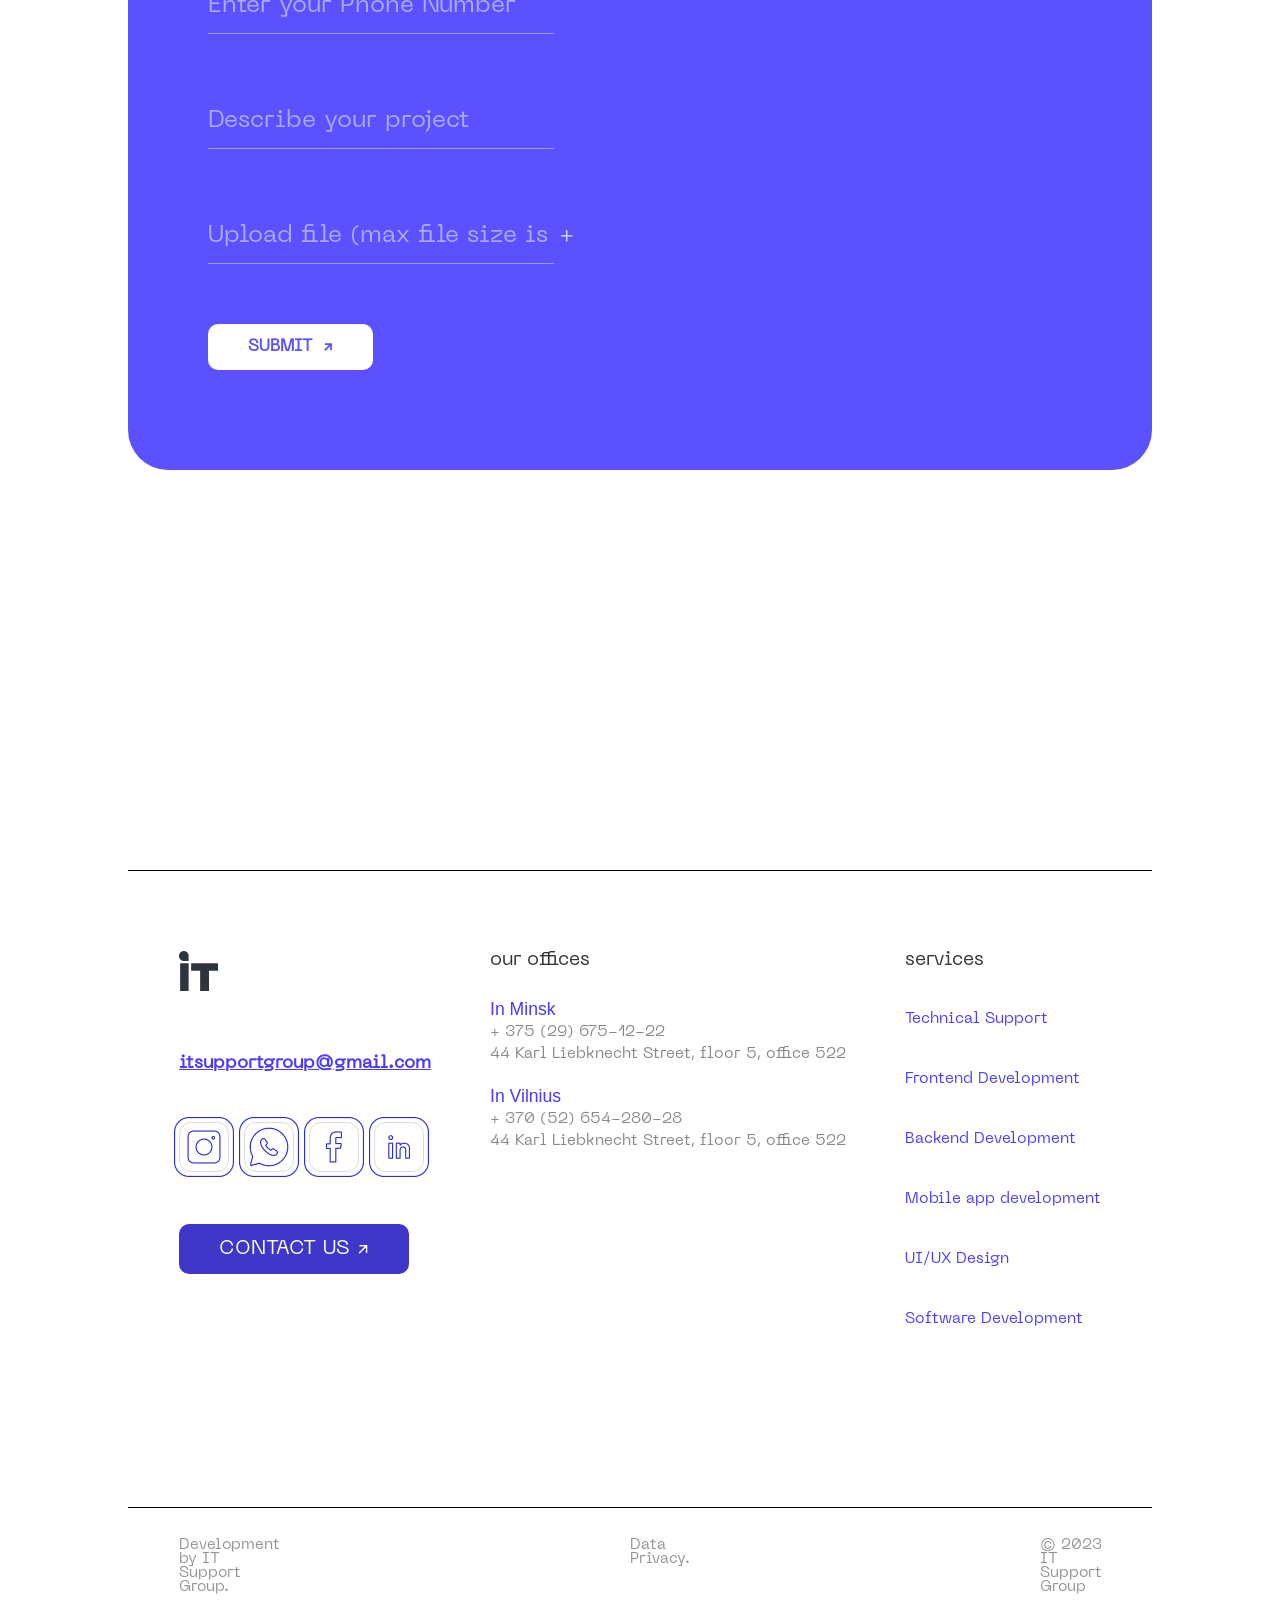
==== commit 73607e0b: "padariau media footeriui about page ir indexe" ====
--- a/Page/about.html
+++ b/Page/about.html
@@ -4,7 +4,7 @@
 <head>
   <meta charset="UTF-8">
   <meta name="viewport" content="width=device-width, initial-scale=1.0">
-  <link rel="stylesheet" href="../css/about.css">
+  <link rel="stylesheet" href="/CSS/about.css">
   <title>Document</title>
 </head>
 
@@ -114,100 +114,6 @@
             <p class="value-desc">We are careful so that what we do doesn't have to be dug up again.</p>
           </div>
         </div>
-
-      <section class="years-section">
-        <div class="years-header">
-          <h2>IT Support Group<br>through the years</h2>
-          <p>
-            We started our way with the idea of creating innovative products, and we have been
-            following this trend since 2013 and continue to build technological solutions for our customers.
-          </p>
-        </div>
-
-        <div class="timeline-card">
-          <div class="years-row" id="years">
-            <div class="year-col"><button type="button" data-year="2013">2013</button></div>
-            <div class="year-col"><button type="button" data-year="2015">2015</button></div>
-            <div class="year-col"><button type="button" data-year="2018" class="active">2018</button></div>
-            <div class="year-col"><button type="button" data-year="2020">2020</button></div>
-            <div class="year-col"><button type="button" data-year="2022">2022</button></div>
-          </div>
-
-          <div class="ruler-zone">
-            <div class="ruler-bar" aria-hidden="true"></div>
-            <div class="year-ticks">
-              <span class="year-tick"></span>
-              <span class="year-tick"></span>
-              <span class="year-tick"></span>
-              <span class="year-tick"></span>
-              <span class="year-tick"></span>
-            </div>
-          </div>
-
-          <div class="timeline-details">
-            <ul id="yearText">
-              <li>We hire our 10th developers</li>
-              <li>Our active client count officially reaches 20</li>
-              <li>We initiate our first blockchain project</li>
-              <li>We are recognized as a top engineering company</li>
-            </ul>
-          </div>
-        </div>
-      </section>
-
-      <section class="clients-section">
-        <h2>What our clients say about us</h2>
-
-        <div class="clients-grid">
-          <article class="client-card">
-            <div class="client-top">
-              <img src="../img/1.png" alt="Daniel Smith">
-              <div>
-                <h3>Daniel Smith</h3>
-                <p>Position &amp; Company Title</p>
-              </div>
-            </div>
-            <blockquote>
-              "They are very professional and are always interested in understanding the problem that we are solving."
-            </blockquote>
-            <a href="#" class="client-btn">VIEW THE PROJECT <span>↗</span></a>
-          </article>
-
-          <article class="client-card">
-            <div class="client-top">
-              <img src="../img/2.png" alt="Tom Peters">
-              <div>
-                <h3>Tom Peters</h3>
-                <p>Position &amp; Company Title</p>
-              </div>
-            </div>
-            <blockquote>
-              "Through our case engagement, IT SG team has demonstrated professionalism and initiative in interactions."
-            </blockquote>
-            <a href="#" class="client-btn">VIEW THE PROJECT <span>↗</span></a>
-          </article>
-
-          <article class="client-card">
-            <div class="client-top">
-              <img src="../img/3.png" alt="Ann Hilton">
-              <div>
-                <h3>Ann Hilton</h3>
-                <p>Position &amp; Company Title</p>
-              </div>
-            </div>
-            <blockquote>
-              "After several years, they've proven that they deliver quality work in the context that we use."
-            </blockquote>
-            <a href="#" class="client-btn">VIEW THE PROJECT <span>↗</span></a>
-          </article>
-        </div>
-
-        <div class="clients-pagination">
-          <button type="button" aria-label="Previous slide">‹</button>
-          <span>1/5</span>
-          <button type="button" aria-label="Next slide">›</button>
-        </div>
-      </section>
   <section class="contact-section">
   <div class="contact-container">
    
@@ -261,8 +167,12 @@
   <div class="footer-container">
    
     <div class="footer-col contact-col">
-      <div class="footer-logo"><img src="/img/Logo_IT.png" alt=""></div>
+      <div class="footer-logo">
+      <img class="logo-desktop" src="/img/Logo_IT.png" alt="">
+      <img class="logo-mobile" src="/img/Logo_mobile.png" alt="It Support Group">
       <a href="mailto:itsupportgroup@gmail.com" class="footer-email">itsupportgroup@gmail.com</a>
+    </div>
+    <div class="contact-right">
       <div class="social-icons">
         <div class="icon-box"><img src="/img/instagram.png" alt=""><i class="fab fa-instagram"></i></div>
         <div class="icon-box"><img src="/img/phone.png" alt=""><i class="fab fa-whatsapp"></i></div>
@@ -270,6 +180,7 @@
         <div class="icon-box"><img src="/img/linked_in.png" alt=""><i class="fab fa-linkedin-in"></i></div>
       </div>
       <a href="#" class="btn-contact footer-btn">CONTACT US <span class="arrow">↗</span></a>
+    </div>
     </div>
  
     <div class="footer-col footer-col1">
@@ -304,7 +215,6 @@
     <p>Data Privacy.</p>
     <p>© 2023 IT Support Group</p>
   </div>
-  <script src="../JS/timeline.js"></script>
 </body>
 
 </html>
--- a/CSS/about.css
+++ b/CSS/about.css
@@ -0,0 +1,661 @@
+@font-face {
+  font-family: 'Neue Machina';
+  src: url('/Fonts/NeueMachina-Regular.otf') format('opentype');
+  font-weight: normal;
+  font-style: normal;
+}
+
+* {
+  box-sizing: border-box;
+  font-family: 'Inter';
+}
+
+body {
+  background-color: white;
+  width: 100%;
+  max-width: 1920px;
+  margin: 0 auto;
+  overflow-x: hidden;
+}
+
+* {
+  margin: 0;
+  padding: 0;
+  box-sizing: border-box;
+  font-family: 'Neue Machina', sans-serif;
+}
+
+body {
+  background-color: white;
+}
+
+
+nav {
+  padding: 60px 3%;
+  height: 100px;
+  display: flex;
+  align-items: center;
+  justify-content: center;
+  gap: 42px;
+  position: relative;
+  width: 95%;
+  margin-left: 3%;
+}
+
+nav::after {
+  content: "";
+  position: absolute;
+  left: 0;
+  bottom: 0;
+  width: 100%;
+  height: 2px;
+  background: gainsboro;
+}
+
+.logo {
+  display: flex;
+  align-items: center;
+  gap: 10px;
+  margin-right: auto;
+}
+
+.logo img {
+
+  width: 70%;
+  height: auto;
+}
+
+.logo span {
+  font-size: 14px;
+  font-weight: 700;
+  line-height: 1;
+  text-transform: uppercase;
+}
+
+nav a {
+  text-decoration: none;
+  color: black;
+  font-size: 16px;
+  font-weight: 400;
+  transition: opacity 0.3s ease;
+  margin-right: 30px;
+}
+.active{
+  border: 0.063rem solid purple;
+  padding: 0.313rem 1rem;
+  border-radius: 0.625rem;
+  color: purple;
+}
+
+.vertical-line {
+  border: 1px solid gainsboro;
+  height: 118px;
+}
+
+
+
+nav a:hover {
+  opacity: 0.7;
+}
+
+.language-btn {
+  background: transparent;
+  border: none;
+  color: black;
+  font-size: 14px;
+  cursor: pointer;
+  padding: 0;
+}
+
+.contacts {
+  background: #2e2bd0;
+  border: none;
+  color: #fff;
+  font-size: 12px;
+  font-weight: 600;
+  text-transform: uppercase;
+  padding: 12px 28px;
+  border-radius: 4px;
+  cursor: pointer;
+  letter-spacing: 0.03em;
+  transition: background 0.3s ease;
+}
+
+.contacts:hover {
+  background: #2421b7;
+}
+
+
+.who-section {
+  padding: 100px 10%;
+  font-family: 'Neue Machina', sans-serif;
+  background-color: #fff;
+}
+
+.sections-name {
+  font-size: 3rem;
+  font-weight: 400;
+  color: #1a1a1a;
+}
+
+.who-container {
+  display: flex;
+}
+
+.whos-text1,
+.whos-text2 {
+  color: rgb(139, 139, 139);
+  margin-top: 50px;
+  font-size: 20px;
+  line-height: 31px;
+}
+
+.who-leftside {
+  padding-right: 60px;
+  width: 47%;
+}
+
+.stats-wrapper {
+
+  width: 100%;
+  max-width: 700px;
+  margin-top: 50px;
+  margin-left: 10%;
+  display: grid;
+  grid-template-columns: 330px 330px;
+  font-family: 'Neue Machina', sans-serif;
+}
+
+.stat-box {
+  width: 100%;
+  height: 200px;
+  background: #fff;
+  border: 1px solid gainsboro;
+  padding: 30px 40px;
+  text-align: left;
+  border-radius: 30px;
+
+}
+
+.stat-number {
+  font-size: 38px;
+  font-weight: 700;
+  color: #401eff;
+  margin-bottom: 8px;
+}
+
+.stat-text {
+  margin-top: 20px;
+  font-size: 18px;
+  color: rgb(192, 192, 192);
+}
+
+
+.circle-row {
+  display: flex;
+  align-items: center;
+  margin-top: 140px;
+}
+
+.circle {
+  width: 180px;
+  height: 130px;
+  border-radius: 50%;
+  margin-left: -18px;
+  border: 2px solid #f7f7f7;
+}
+
+.circle:first-child {
+  margin-left: 0;
+}
+
+.dark {
+  background: #2d3445;
+}
+
+.light {
+  background: #bdbdc2;
+}
+
+.blue {
+  background: #2f2fe8;
+}
+
+.plus-circle {
+  background: #9c96ff;
+  display: flex;
+  justify-content: center;
+  align-items: center;
+  position: relative;
+}
+
+.plus-circle::before,
+.plus-circle::after {
+  content: "";
+  position: absolute;
+  background: white;
+  border-radius: 2px;
+}
+
+.plus-circle::before {
+  width: 34px;
+  height: 3px;
+}
+
+.plus-circle::after {
+  width: 3px;
+  height: 34px;
+}
+
+
+
+.team-section {
+  padding: 100px 10%;
+  background-color: #fff;
+  font-family: 'Neue Machina', sans-serif;
+}
+
+.team-header {
+  display: flex;
+  justify-content: space-between;
+  align-items: flex-start;
+  gap: 40px;
+}
+
+.team-main-title {
+  font-size: 3rem;
+  font-weight: 400;
+  color: #1a1a1a;
+  margin: 0;
+  letter-spacing: -1px;
+  margin-bottom: 190px;
+}
+
+.team-subtitle {
+  max-width: 39.6vh;
+  color: #818181;
+  font-size: 0.98rem;
+  line-height: 1.5;
+  margin: 0;
+  margin-top: 110px;
+  margin-right: 300px;
+}
+
+.team-image-container {
+  padding: 5px;
+  overflow: hidden;
+  margin-bottom: 80px;
+}
+
+.team-photo {
+  width: 100%;
+  height: auto;
+  display: block;
+  border-radius: 35px;
+  object-fit: cover;
+}
+
+.values-grid {
+  display: grid;
+  grid-template-columns: repeat(3, 1fr);
+  gap: 0;
+  margin-top: 40px;
+}
+
+.value-card {
+  padding: 80px 10%;
+  display: flex;
+  flex-direction: column;
+  gap: 25px;
+}
+
+.value-card:not(:last-child) {
+  border-right: 1px solid #2E2BD0;
+}
+
+.value-number {
+  color: #2E2BD0;
+  font-size: 1.8rem;
+  font-weight: 400;
+  letter-spacing: 2px;
+}
+
+.value-title {
+  font-size: 2rem;
+  font-weight: 400;
+  color: #1a1a1a;
+  margin: 0;
+}
+
+.value-desc {
+  color: #666;
+  font-size: 1.4rem;
+  line-height: 1.5;
+  margin: 0;
+}
+.main-footer {
+  background-color: white;
+  padding: 80px 4%;
+  font-family: 'Neue Machina', sans-serif;
+  border-top: 1px solid #000000;
+  border-bottom: 1px solid #000000;
+  width: 80%;
+  margin: auto;
+}
+ 
+.footer-container {
+  display: flex;
+  justify-content: space-between;
+  margin-bottom: 80px;
+}
+ 
+.footer-col h4 {
+  font-size: 1.2rem;
+  font-weight: 400;
+  margin-bottom: 30px;
+  color: #333;
+}
+ 
+/* Column 1 Specifics */
+.footer-logo {
+  font-size: 2.5rem;
+  font-weight: bold;
+  margin-bottom: 30px;
+}
+ 
+.footer-email {
+  display: block;
+  font-size: 1.1rem;
+  color: #4a3aff;
+  text-decoration: underline;
+  margin-bottom: 30px;
+  padding-top: 55px;
+  padding-bottom: 20px;
+}
+.social-icons {
+  display: flex;
+  gap: 15px;
+  margin-bottom: 35px;
+}
+ 
+.icon-box {
+  width: 50px;
+  height: 50px;
+  border: 1px solid #ddd;
+  border-radius: 12px;
+  display: flex;
+  align-items: center;
+  justify-content: center;
+  font-size: 1.2rem;
+  color: #4a3aff;
+}
+/* Office & Services Text */
+.office-location {
+  margin-bottom: 25px;
+}
+ 
+.office-location .city {
+  color: #4a3aff;
+  margin-bottom: 5px;
+}
+ 
+.office-location .phone,
+.office-location .address,
+.footer-services li {
+  color: #888;
+  font-size: 0.95rem;
+  margin-bottom: 8px;
+}
+ 
+.footer-services {
+  list-style: none;
+  padding: 0;
+  font-family: sans-serif;
+  color: #4a3aff;
+  line-height: 2.5rem;
+  display: grid;
+  row-gap: 0.75rem;
+  column-gap: 4rem;
+  grid-auto-flow: row;
+}
+
+.footer-services li{
+   color: #4a3aff
+}
+ 
+/* Footer Bottom Bar */
+.footer-bottom {
+  padding-top: 30px;
+  display: flex;
+  font-size: 0.8rem;
+  color: #aaa;
+  margin-bottom: 50px;
+  justify-content: space-between;
+  padding-left: 200px;
+  padding-right: 200px;
+  gap: 350px;
+  justify-content: center;
+}
+.city{
+   font-family: sans-serif;
+   font-size: 1.1rem;
+}
+.btn-contact {
+   background-color: #3f37c9;
+   color: white;
+   padding: 15px 40px;
+   text-decoration: none;
+   border-radius: 10px;
+   font-size: 20px;
+   font-family: 'Neue Machina';
+   line-height: 85px;
+   font-weight: 100;
+}
+.footer-btn{
+   font-weight: 100;
+}
+.footer-bottom p{
+   color: #929292;
+   font-size: 15px;
+}
+
+.contact-container {
+  background-color: #5c51ff;
+  border-radius: 40px;
+  padding: 80px;
+  color: white;
+  display: flex;
+  flex-direction: column;
+  gap: 60px;
+  font-family: 'Neue Machina', sans-serif;
+  margin-bottom: 300px;
+  padding-bottom: 100px;
+  margin-top: 200px;
+}
+
+.contact-info {
+  display: flex;
+  justify-content: space-between;
+  align-items: flex-start;
+}
+
+.contact-title {
+  font-size: 4.5rem;
+  line-height: 1.1;
+  font-weight: 400;
+  flex: 1;
+}
+
+.contact-text-content {
+  flex: 1;
+  max-width: 500px;
+}
+
+.contact-text-content p {
+  font-size: 1rem;
+  opacity: 0.9;
+  margin-bottom: 20px;
+  line-height: 1.5;
+  color: rgba(255, 255, 255, 0.5);
+}
+
+.contact-text-content a {
+  color: white;
+  text-decoration: underline;
+}
+
+.download-brief {
+  display: inline-block;
+  border: 1px solid rgba(255, 255, 255, 0.4);
+  padding: 12px 25px;
+  border-radius: 10px;
+  text-decoration: none !important;
+  margin-top: 20px;
+  font-size: 0.9rem;
+}
+
+/* Form Styles */
+.contact-form {
+  display: flex;
+  flex-direction: column;
+  gap: 40px;
+}
+
+.form-row {
+  display: flex;
+  gap: 50px;
+}
+
+.form-group {
+  flex: 1;
+  position: relative;
+}
+
+.contact-form input {
+  width: 40%;
+  background: transparent;
+  border: none;
+  border-bottom: 1px solid rgba(255, 255, 255, 0.4);
+  padding: 15px 0;
+  color: white;
+  font-size: 1.5rem;
+  outline: none;
+}
+
+.contact-form input::placeholder {
+  color: rgba(255, 255, 255, 0.5);
+}
+
+.contact-form input:focus {
+  border-bottom-color: white;
+}
+
+.upload-group .plus-icon {
+  font-size: 1.5rem;
+  opacity: 0.7;
+  cursor: pointer;
+}
+
+.submit-btn {
+  background-color: white;
+  color: #5c51ff;
+  border: none;
+  padding: 15px 40px;
+  border-radius: 10px;
+  font-weight: bold;
+  font-size: 1rem;
+  width: fit-content;
+  cursor: pointer;
+  display: flex;
+  align-items: center;
+  gap: 10px;
+}
+.logo-mobile{
+  display: none;
+}
+
+@media (max-width: 1080px) {
+  .main-footer {
+    width: 100%;
+    padding: 2.5rem 1.25rem;
+    border-left: none;
+    border-right: none;
+  }
+ 
+  .footer-bottom {
+    width: 100%;
+    padding: 1.25rem 1.25rem;
+    flex-direction: row;
+    flex-wrap: wrap;
+    align-items: center;
+    justify-content: flex-start;
+    gap: 0.3rem 2rem;
+  }
+ 
+  .footer-container {
+    flex-direction: column;
+    gap: 2.5rem;
+    margin-bottom: 2rem;
+  }
+ 
+  .footer-col1 {
+    display: grid;
+    grid-template-columns: 1fr 1fr;
+    gap: 1.5rem;
+  }
+ 
+  .footer-col1 h4 {
+    grid-column: 1 / -1;
+    margin-bottom: 0;
+  }
+ 
+  .footer-col2 {
+    min-width: unset;
+    width: 100%;
+  }
+ 
+  .footer-services {
+    grid-template-columns: 1fr 1fr;
+    row-gap: 0rem;
+    grid-template-rows: repeat(3, auto);
+    grid-auto-flow: column;
+  }
+    .contact-col {
+    flex-direction: row;
+    align-items: flex-start;
+  }
+ 
+  .footer-email {
+    padding-top: 0;
+    padding-bottom: 0;
+    border-top: none;
+    margin-bottom: 0;
+    margin-left: auto;
+  }
+  .logo-mobile{
+    display: block;
+    height: 5rem;
+    width: auto;
+    margin-bottom: 2.5rem;
+  }
+  .logo-desktop{
+    display: none;
+  }
+
+  .btn-contact{
+    padding: 0.5rem 1.86rem;
+    font-size: 1rem;
+    width: fit-content;
+  }
+  .footer-logo{
+    display: flex;
+    justify-content: space-between;
+    align-items: center;
+    width: 100%;
+  }
+  .footer-email{
+    padding-top: 0;
+    border-top: none;
+    margin-bottom: -2rem;
+  }
+}
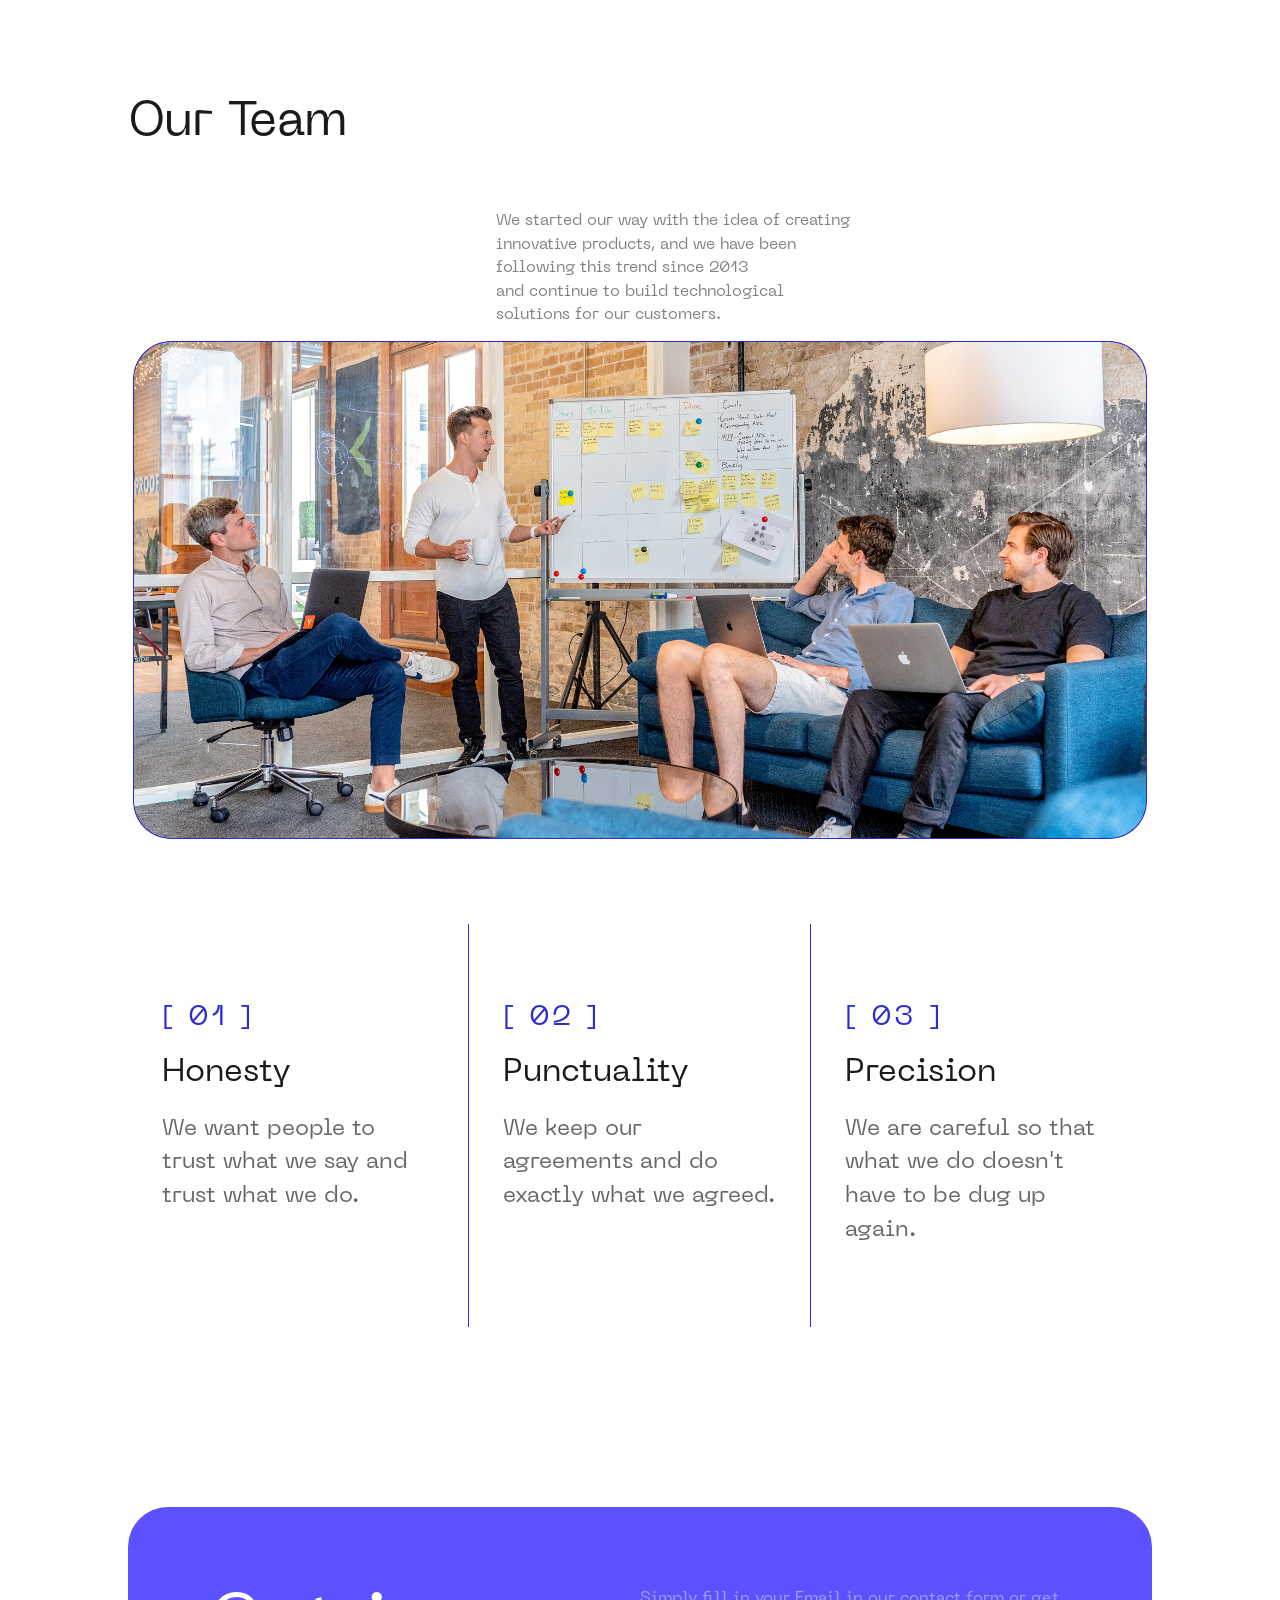
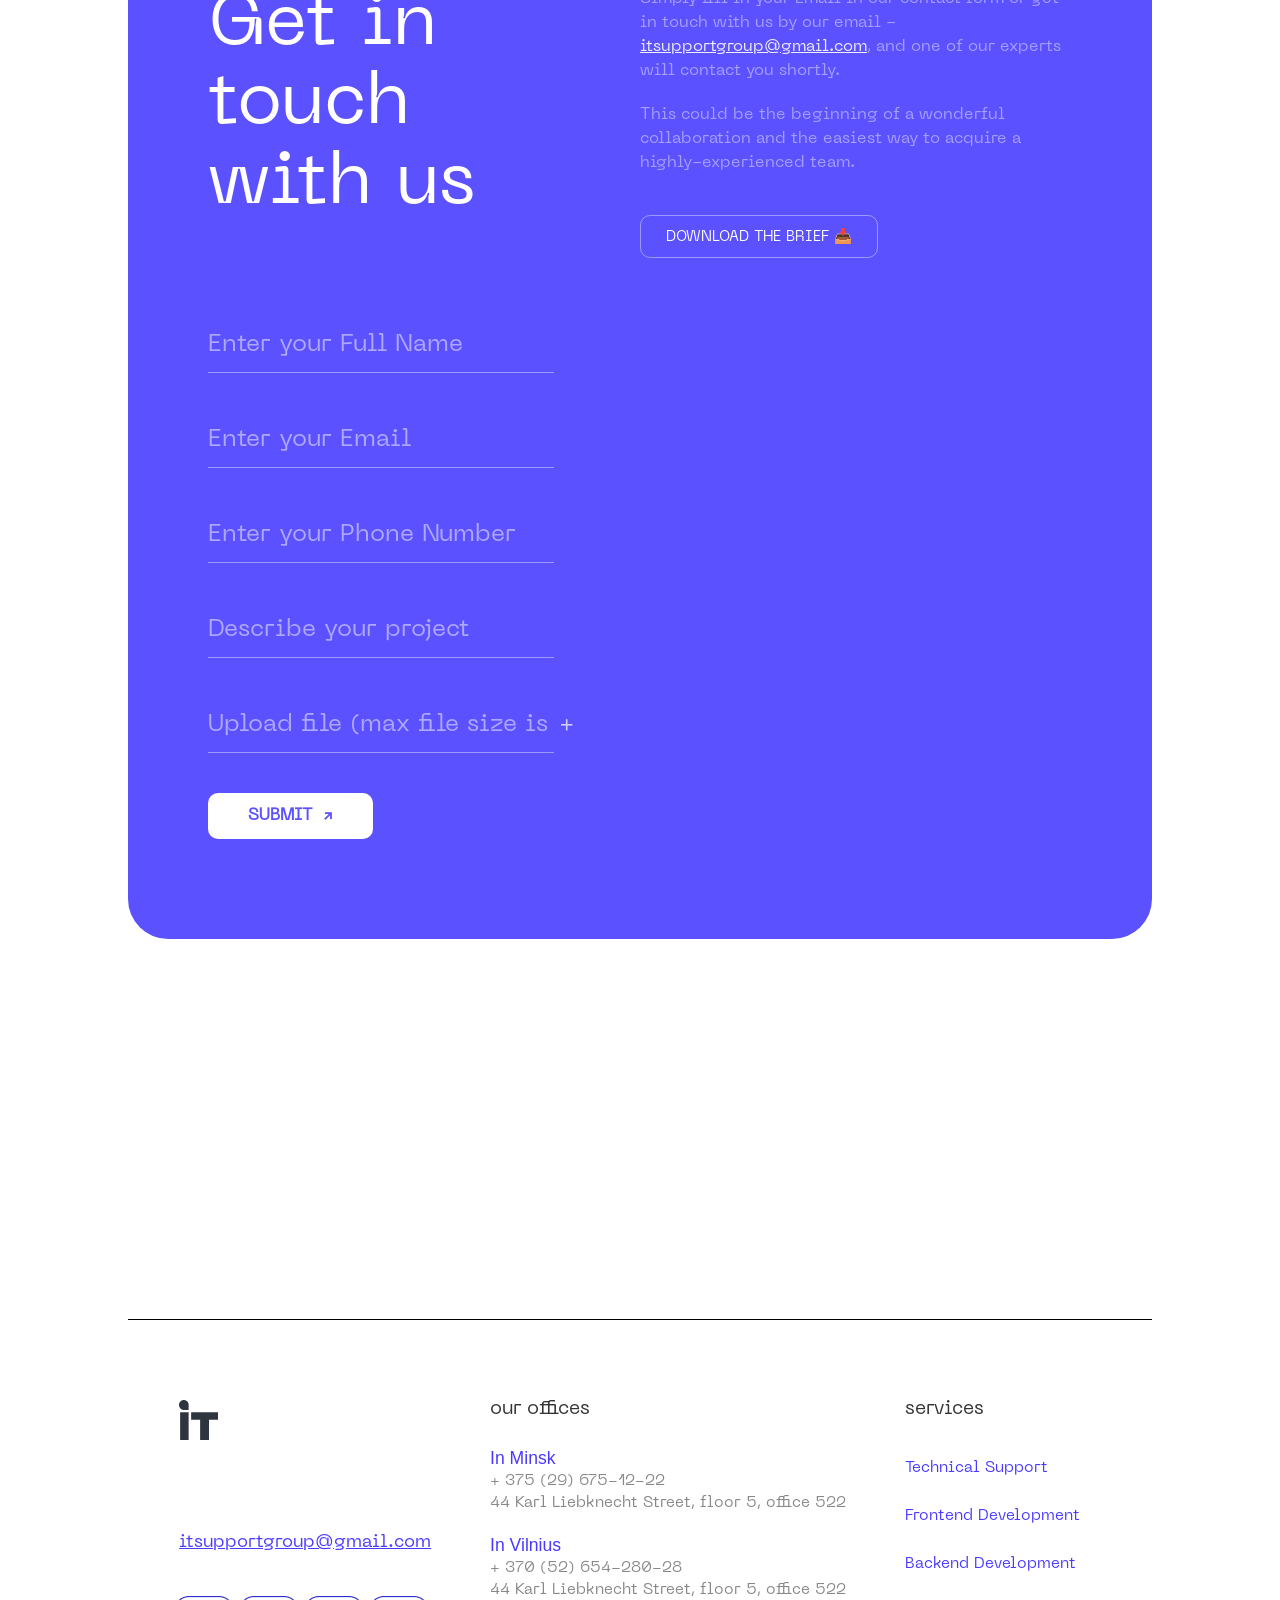
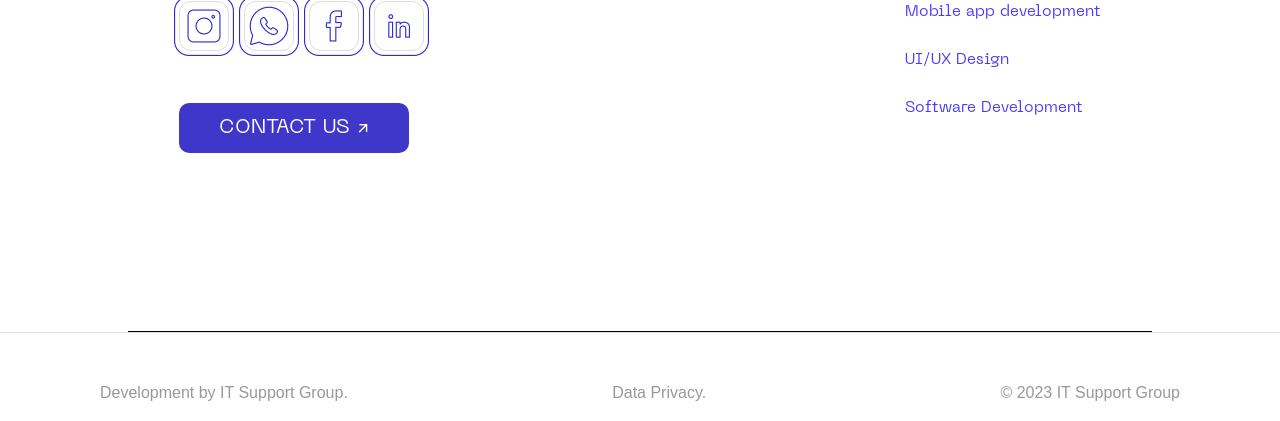
==== commit 7130cf8a: "Changes in css, minor change in HTML, complete page, visually almost correctly to the figma template" ====
--- a/Page/about.html
+++ b/Page/about.html
@@ -1,144 +1,69 @@
 <!DOCTYPE html>
 <html lang="en">
-
 <head>
-  <meta charset="UTF-8">
-  <meta name="viewport" content="width=device-width, initial-scale=1.0">
-  <link rel="stylesheet" href="/CSS/about.css">
-  <title>Document</title>
+    <meta charset="UTF-8">
+    <meta name="viewport" content="width=device-width, initial-scale=1.0">
+    <link rel="stylesheet" href="../CSS/about.css">
+    <title>Document</title>
 </head>
-
 <body>
-
-  <nav>
-    <div class="logo">
-      <a href="../index.html"><img src="../img/Logo_IT.png" alt="IT Support Group Logo"></a>
+    <main>
+<section class="team-section">
+  <div class="team-header">
+    <h2 class="team-main-title">Our Team</h2>
+    <p class="team-subtitle">
+    We started our way with the idea of creating innovative products, and we have been following this trend since 2013 <br>and continue to build technological solutions for our customers.</p>
+  </div>
+ 
+  <div class="team-image-container">
+    <img src="/img/Img (3).png" alt="Our team brainstorming in the office" class="team-photo">
+  </div>
+ 
+  <div class="values-grid">
+    <div class="value-card">
+      <span class="value-number">[ 01 ]</span>
+      <h3 class="value-title">Honesty</h3>
+      <p class="value-desc">We want people to trust what we say and trust what we do.</p>
     </div>
-
-    <a href="about.html" class="active">about</a>
-    <a href="#">our services</a>
-    <a href="#">job openings</a>
-
-    <div class="vertical-line"></div>
-
-    <button class="language-btn">EN</button>
-    <button class="contacts">CONTACT US</button>
-  </nav>
-
-  <main>
-
-    <section class="who-section">
-      <p class="sections-name">Who we are?</p>
-
-      <div class="who-container">
-        <div class="who-leftside">
-          <p class="whos-text1">IT Support Group has worked with more than 200 businesses (and counting) in the past 10
-            years and we offer our experience with the best expert talent pool in the industry to fulfil all your
-            application development needs</p>
-
-          <p class="whos-text2">We deplay best practices, proven development methodologies and time-tested optimum
-            delivery models for developing and building applications on a fixed time, fixed cost basis.</p>
-        </div>
-
-        <div class="who-righside">
-          <div class="stats-wrapper">
-            <div class="stat-box">
-              <div class="stat-number">10</div>
-              <div class="stat-text">years in industry</div>
-            </div>
-
-            <div class="stat-box">
-              <div class="stat-number">200</div>
-              <div class="stat-text">clients worldwide</div>
-            </div>
-
-            <div class="stat-box">
-              <div class="stat-number">10+</div>
-              <div class="stat-text">strong developers</div>
-            </div>
-
-            <div class="stat-box">
-              <div class="stat-number">8-10</div>
-              <div class="stat-text">weeks project take with development</div>
-            </div>
-          </div>
-
-        </div>
-
-
-      </div>
-      <div class="circle-row">
-        <div class="circle dark"></div>
-        <div class="circle light"></div>
-        <div class="circle blue"></div>
-        <div class="circle dark"></div>
-        <div class="circle light"></div>
-        <div class="circle blue"></div>
-        <div class="circle dark"></div>
-        <div class="circle light"></div>
-        <div class="circle blue"></div>
-        <div class="circle dark"></div>
-        <div class="circle light"></div>
-        <div class="circle plus-circle"></div>
-      </div>
-      </div>
-      
-
-      <form class="contact-form" id="form">
-        <div class="form-row">
-          <div class="form-group">
-            <input type="text" id="fullName" placeholder="Enter your Full Name" required>
-          </div>
-        </div>
-
-        <div class="team-image-container">
-          <img src="/img/Img (3).png" alt="Our team brainstorming in the office" class="team-photo">
-        </div>
-
-        <div class="values-grid">
-          <div class="value-card">
-            <span class="value-number">[ 01 ]</span>
-            <h3 class="value-title">Honesty</h3>
-            <p class="value-desc">We want people to trust what we say and trust what we do.</p>
-          </div>
-
-          <div class="value-card">
-            <span class="value-number">[ 02 ]</span>
-            <h3 class="value-title">Punctuality</h3>
-            <p class="value-desc">We keep our agreements and do exactly what we agreed.</p>
-          </div>
-
-          <div class="value-card">
-            <span class="value-number">[ 03 ]</span>
-            <h3 class="value-title">Precision</h3>
-            <p class="value-desc">We are careful so that what we do doesn't have to be dug up again.</p>
-          </div>
-        </div>
+ 
+    <div class="value-card">
+      <span class="value-number">[ 02 ]</span>
+      <h3 class="value-title">Punctuality</h3>
+      <p class="value-desc">We keep our agreements and do exactly what we agreed.</p>
+    </div>
+ 
+    <div class="value-card">
+      <span class="value-number">[ 03 ]</span>
+      <h3 class="value-title">Precision</h3>
+      <p class="value-desc">We are careful so that what we do doesn't have to be dug up again.</p>
+    </div>
+  </div>
+</section>
   <section class="contact-section">
   <div class="contact-container">
-   
+    
     <div class="contact-info">
       <h2 class="contact-title">Get in touch <br> with us</h2>
       <div class="contact-text-content">
-        <p>Simply fill in your Email in our contact form or get in touch with us by our email - <a href="mailto:itsupportgroup@gmail.com">itsupportgroup@gmail.com</a>, and <br> one of our experts will contact you shortly.</p>
+        <p>Simply fill in your Email in our contact form or get in touch with us by our email - <a href="mailto:itsupportgroup@gmail.com">itsupportgroup@gmail.com</a>, and one of our experts will contact you shortly.</p>
         <p>This could be the beginning of a wonderful collaboration and the easiest way to acquire a highly-experienced team.</p>
         <a href="#" class="download-brief">DOWNLOAD THE BRIEF <span class="icon">📥</span></a>
       </div>
     </div>
- 
+
     <form class="contact-form" id="form">
       <div class="form-row">
         <div class="form-group">
           <input type="text" id="fullName" placeholder="Enter your Full Name" required>
         </div>
       </div>
- 
+
       <div class="form-row">
         <div class="form-group">
           <input type="email" id="userEmail" placeholder="Enter your Email" required>
         </div>
       </div>
- 
+
       <div class="form-row">
         <div class="form-group">
           <input type="tel" id="userPhone" placeholder="Enter your Phone Number">
@@ -159,20 +84,16 @@
            </div>
       </div>
     </form>
- 
+
   </div>
 </section>
     </main>
         <footer class="main-footer">
   <div class="footer-container">
-   
+    
     <div class="footer-col contact-col">
-      <div class="footer-logo">
-      <img class="logo-desktop" src="/img/Logo_IT.png" alt="">
-      <img class="logo-mobile" src="/img/Logo_mobile.png" alt="It Support Group">
+      <div class="footer-logo"><img src="/img/Logo_IT.png" alt=""></div>
       <a href="mailto:itsupportgroup@gmail.com" class="footer-email">itsupportgroup@gmail.com</a>
-    </div>
-    <div class="contact-right">
       <div class="social-icons">
         <div class="icon-box"><img src="/img/instagram.png" alt=""><i class="fab fa-instagram"></i></div>
         <div class="icon-box"><img src="/img/phone.png" alt=""><i class="fab fa-whatsapp"></i></div>
@@ -180,7 +101,6 @@
         <div class="icon-box"><img src="/img/linked_in.png" alt=""><i class="fab fa-linkedin-in"></i></div>
       </div>
       <a href="#" class="btn-contact footer-btn">CONTACT US <span class="arrow">↗</span></a>
-    </div>
     </div>
  
     <div class="footer-col footer-col1">
@@ -211,10 +131,11 @@
   </div>
  </footer>
   <div class="footer-bottom">
-    <p>Development by IT Support Group.</p>
-    <p>Data Privacy.</p>
-    <p>© 2023 IT Support Group</p>
-  </div>
+    <div class="footer-bottom-inner">
+      <p>Development by IT Support Group.</p>
+      <p>Data Privacy.</p>
+      <p>© 2023 IT Support Group</p>
+    </div>
+  </div> 
 </body>
-
 </html>
--- a/CSS/about.css
+++ b/CSS/about.css
@@ -4,264 +4,37 @@
   font-weight: normal;
   font-style: normal;
 }
-
 * {
-  box-sizing: border-box;
-  font-family: 'Inter';
-}
-
+   box-sizing: border-box;
+   font-family: 'Inter';
+}
 body {
-  background-color: white;
-  width: 100%;
-  max-width: 1920px;
-  margin: 0 auto;
-  overflow-x: hidden;
-}
-
+   background-color: white;
+   width: 100%;
+   max-width: 1920px;
+   margin: 0 auto;
+   overflow-x: hidden;
+}
 * {
-  margin: 0;
-  padding: 0;
-  box-sizing: border-box;
-  font-family: 'Neue Machina', sans-serif;
-}
-
+   margin: 0;
+   padding: 0;
+   box-sizing: border-box;
+   font-family:'Neue Machina', sans-serif;
+}
 body {
-  background-color: white;
-}
-
-
-nav {
-  padding: 60px 3%;
-  height: 100px;
-  display: flex;
-  align-items: center;
-  justify-content: center;
-  gap: 42px;
-  position: relative;
-  width: 95%;
-  margin-left: 3%;
-}
-
-nav::after {
-  content: "";
-  position: absolute;
-  left: 0;
-  bottom: 0;
-  width: 100%;
-  height: 2px;
-  background: gainsboro;
-}
-
-.logo {
-  display: flex;
-  align-items: center;
-  gap: 10px;
-  margin-right: auto;
-}
-
-.logo img {
-
-  width: 70%;
-  height: auto;
-}
-
-.logo span {
-  font-size: 14px;
-  font-weight: 700;
-  line-height: 1;
-  text-transform: uppercase;
-}
-
-nav a {
-  text-decoration: none;
-  color: black;
-  font-size: 16px;
-  font-weight: 400;
-  transition: opacity 0.3s ease;
-  margin-right: 30px;
-}
-.active{
-  border: 0.063rem solid purple;
-  padding: 0.313rem 1rem;
-  border-radius: 0.625rem;
-  color: purple;
-}
-
-.vertical-line {
-  border: 1px solid gainsboro;
-  height: 118px;
-}
-
-
-
-nav a:hover {
-  opacity: 0.7;
-}
-
-.language-btn {
-  background: transparent;
-  border: none;
-  color: black;
-  font-size: 14px;
-  cursor: pointer;
-  padding: 0;
-}
-
-.contacts {
-  background: #2e2bd0;
-  border: none;
-  color: #fff;
-  font-size: 12px;
-  font-weight: 600;
-  text-transform: uppercase;
-  padding: 12px 28px;
-  border-radius: 4px;
-  cursor: pointer;
-  letter-spacing: 0.03em;
-  transition: background 0.3s ease;
-}
-
-.contacts:hover {
-  background: #2421b7;
-}
-
-
-.who-section {
-  padding: 100px 10%;
-  font-family: 'Neue Machina', sans-serif;
-  background-color: #fff;
-}
-
-.sections-name {
-  font-size: 3rem;
-  font-weight: 400;
-  color: #1a1a1a;
-}
-
-.who-container {
-  display: flex;
-}
-
-.whos-text1,
-.whos-text2 {
-  color: rgb(139, 139, 139);
-  margin-top: 50px;
-  font-size: 20px;
-  line-height: 31px;
-}
-
-.who-leftside {
-  padding-right: 60px;
-  width: 47%;
-}
-
-.stats-wrapper {
-
-  width: 100%;
-  max-width: 700px;
-  margin-top: 50px;
-  margin-left: 10%;
-  display: grid;
-  grid-template-columns: 330px 330px;
-  font-family: 'Neue Machina', sans-serif;
-}
-
-.stat-box {
-  width: 100%;
-  height: 200px;
-  background: #fff;
-  border: 1px solid gainsboro;
-  padding: 30px 40px;
-  text-align: left;
-  border-radius: 30px;
-
-}
-
-.stat-number {
-  font-size: 38px;
-  font-weight: 700;
-  color: #401eff;
-  margin-bottom: 8px;
-}
-
-.stat-text {
-  margin-top: 20px;
-  font-size: 18px;
-  color: rgb(192, 192, 192);
-}
-
-
-.circle-row {
-  display: flex;
-  align-items: center;
-  margin-top: 140px;
-}
-
-.circle {
-  width: 180px;
-  height: 130px;
-  border-radius: 50%;
-  margin-left: -18px;
-  border: 2px solid #f7f7f7;
-}
-
-.circle:first-child {
-  margin-left: 0;
-}
-
-.dark {
-  background: #2d3445;
-}
-
-.light {
-  background: #bdbdc2;
-}
-
-.blue {
-  background: #2f2fe8;
-}
-
-.plus-circle {
-  background: #9c96ff;
-  display: flex;
-  justify-content: center;
-  align-items: center;
-  position: relative;
-}
-
-.plus-circle::before,
-.plus-circle::after {
-  content: "";
-  position: absolute;
-  background: white;
-  border-radius: 2px;
-}
-
-.plus-circle::before {
-  width: 34px;
-  height: 3px;
-}
-
-.plus-circle::after {
-  width: 3px;
-  height: 34px;
-}
-
-
-
+   background-color: white;
+}
 .team-section {
   padding: 100px 10%;
   background-color: #fff;
   font-family: 'Neue Machina', sans-serif;
 }
-
 .team-header {
   display: flex;
   justify-content: space-between;
   align-items: flex-start;
   gap: 40px;
 }
-
 .team-main-title {
   font-size: 3rem;
   font-weight: 400;
@@ -270,7 +43,6 @@
   letter-spacing: -1px;
   margin-bottom: 190px;
 }
-
 .team-subtitle {
   max-width: 39.6vh;
   color: #818181;
@@ -280,13 +52,11 @@
   margin-top: 110px;
   margin-right: 300px;
 }
-
 .team-image-container {
   padding: 5px;
   overflow: hidden;
   margin-bottom: 80px;
 }
-
 .team-photo {
   width: 100%;
   height: auto;
@@ -294,39 +64,33 @@
   border-radius: 35px;
   object-fit: cover;
 }
-
 .values-grid {
   display: grid;
   grid-template-columns: repeat(3, 1fr);
   gap: 0;
   margin-top: 40px;
 }
-
 .value-card {
   padding: 80px 10%;
   display: flex;
   flex-direction: column;
   gap: 25px;
 }
-
 .value-card:not(:last-child) {
   border-right: 1px solid #2E2BD0;
 }
-
 .value-number {
   color: #2E2BD0;
   font-size: 1.8rem;
   font-weight: 400;
   letter-spacing: 2px;
 }
-
 .value-title {
   font-size: 2rem;
   font-weight: 400;
   color: #1a1a1a;
   margin: 0;
 }
-
 .value-desc {
   color: #666;
   font-size: 1.4rem;
@@ -412,11 +176,8 @@
   padding: 0;
   font-family: sans-serif;
   color: #4a3aff;
-  line-height: 2.5rem;
-  display: grid;
-  row-gap: 0.75rem;
-  column-gap: 4rem;
-  grid-auto-flow: row;
+  line-height: 40px;
+  display: block;
 }
 
 .footer-services li{
@@ -425,16 +186,22 @@
  
 /* Footer Bottom Bar */
 .footer-bottom {
-  padding-top: 30px;
-  display: flex;
-  font-size: 0.8rem;
-  color: #aaa;
-  margin-bottom: 50px;
-  justify-content: space-between;
-  padding-left: 200px;
-  padding-right: 200px;
-  gap: 350px;
-  justify-content: center;
+  width: 100%;
+  padding: 51px 0 19px;
+  margin: 0;
+  background-color: #fff;
+  border-top: 1px solid #e0e0e0;
+  box-sizing: border-box;
+}
+
+.footer-bottom-inner {
+  display: grid;
+  grid-template-columns: 254fr 628fr 97fr 699fr 182fr;
+  align-items: center;
+  max-width: 1860px;
+  width: min(1860px, calc(100vw - 15.625vw));
+  margin-inline: auto;
+  box-sizing: border-box;
 }
 .city{
    font-family: sans-serif;
@@ -454,9 +221,35 @@
 .footer-btn{
    font-weight: 100;
 }
-.footer-bottom p{
-   color: #929292;
-   font-size: 15px;
+.footer-bottom-inner p {
+  margin: 0;
+  padding: 0;
+  font-family: "Gilroy-Regular", Gilroy, Helvetica, sans-serif;
+  font-weight: 400;
+  font-size: 16px;
+  line-height: normal;
+  letter-spacing: 0;
+  color: #2f343f80;
+  white-space: nowrap;
+}
+
+.footer-bottom-inner p:first-child {
+  grid-column: 1;
+  text-align: left;
+}
+
+.footer-bottom-inner p:nth-child(2) {
+  grid-column: 3;
+  text-align: center;
+}
+
+.footer-bottom-inner p:last-child {
+  grid-column: 5;
+  text-align: right;
+}
+.contact-section {
+  padding: 80px 10%;
+  background-color: white;
 }
 
 .contact-container {
@@ -470,7 +263,6 @@
   font-family: 'Neue Machina', sans-serif;
   margin-bottom: 300px;
   padding-bottom: 100px;
-  margin-top: 200px;
 }
 
 .contact-info {
@@ -569,93 +361,4 @@
   display: flex;
   align-items: center;
   gap: 10px;
-}
-.logo-mobile{
-  display: none;
-}
-
-@media (max-width: 1080px) {
-  .main-footer {
-    width: 100%;
-    padding: 2.5rem 1.25rem;
-    border-left: none;
-    border-right: none;
-  }
- 
-  .footer-bottom {
-    width: 100%;
-    padding: 1.25rem 1.25rem;
-    flex-direction: row;
-    flex-wrap: wrap;
-    align-items: center;
-    justify-content: flex-start;
-    gap: 0.3rem 2rem;
-  }
- 
-  .footer-container {
-    flex-direction: column;
-    gap: 2.5rem;
-    margin-bottom: 2rem;
-  }
- 
-  .footer-col1 {
-    display: grid;
-    grid-template-columns: 1fr 1fr;
-    gap: 1.5rem;
-  }
- 
-  .footer-col1 h4 {
-    grid-column: 1 / -1;
-    margin-bottom: 0;
-  }
- 
-  .footer-col2 {
-    min-width: unset;
-    width: 100%;
-  }
- 
-  .footer-services {
-    grid-template-columns: 1fr 1fr;
-    row-gap: 0rem;
-    grid-template-rows: repeat(3, auto);
-    grid-auto-flow: column;
-  }
-    .contact-col {
-    flex-direction: row;
-    align-items: flex-start;
-  }
- 
-  .footer-email {
-    padding-top: 0;
-    padding-bottom: 0;
-    border-top: none;
-    margin-bottom: 0;
-    margin-left: auto;
-  }
-  .logo-mobile{
-    display: block;
-    height: 5rem;
-    width: auto;
-    margin-bottom: 2.5rem;
-  }
-  .logo-desktop{
-    display: none;
-  }
-
-  .btn-contact{
-    padding: 0.5rem 1.86rem;
-    font-size: 1rem;
-    width: fit-content;
-  }
-  .footer-logo{
-    display: flex;
-    justify-content: space-between;
-    align-items: center;
-    width: 100%;
-  }
-  .footer-email{
-    padding-top: 0;
-    border-top: none;
-    margin-bottom: -2rem;
-  }
 }
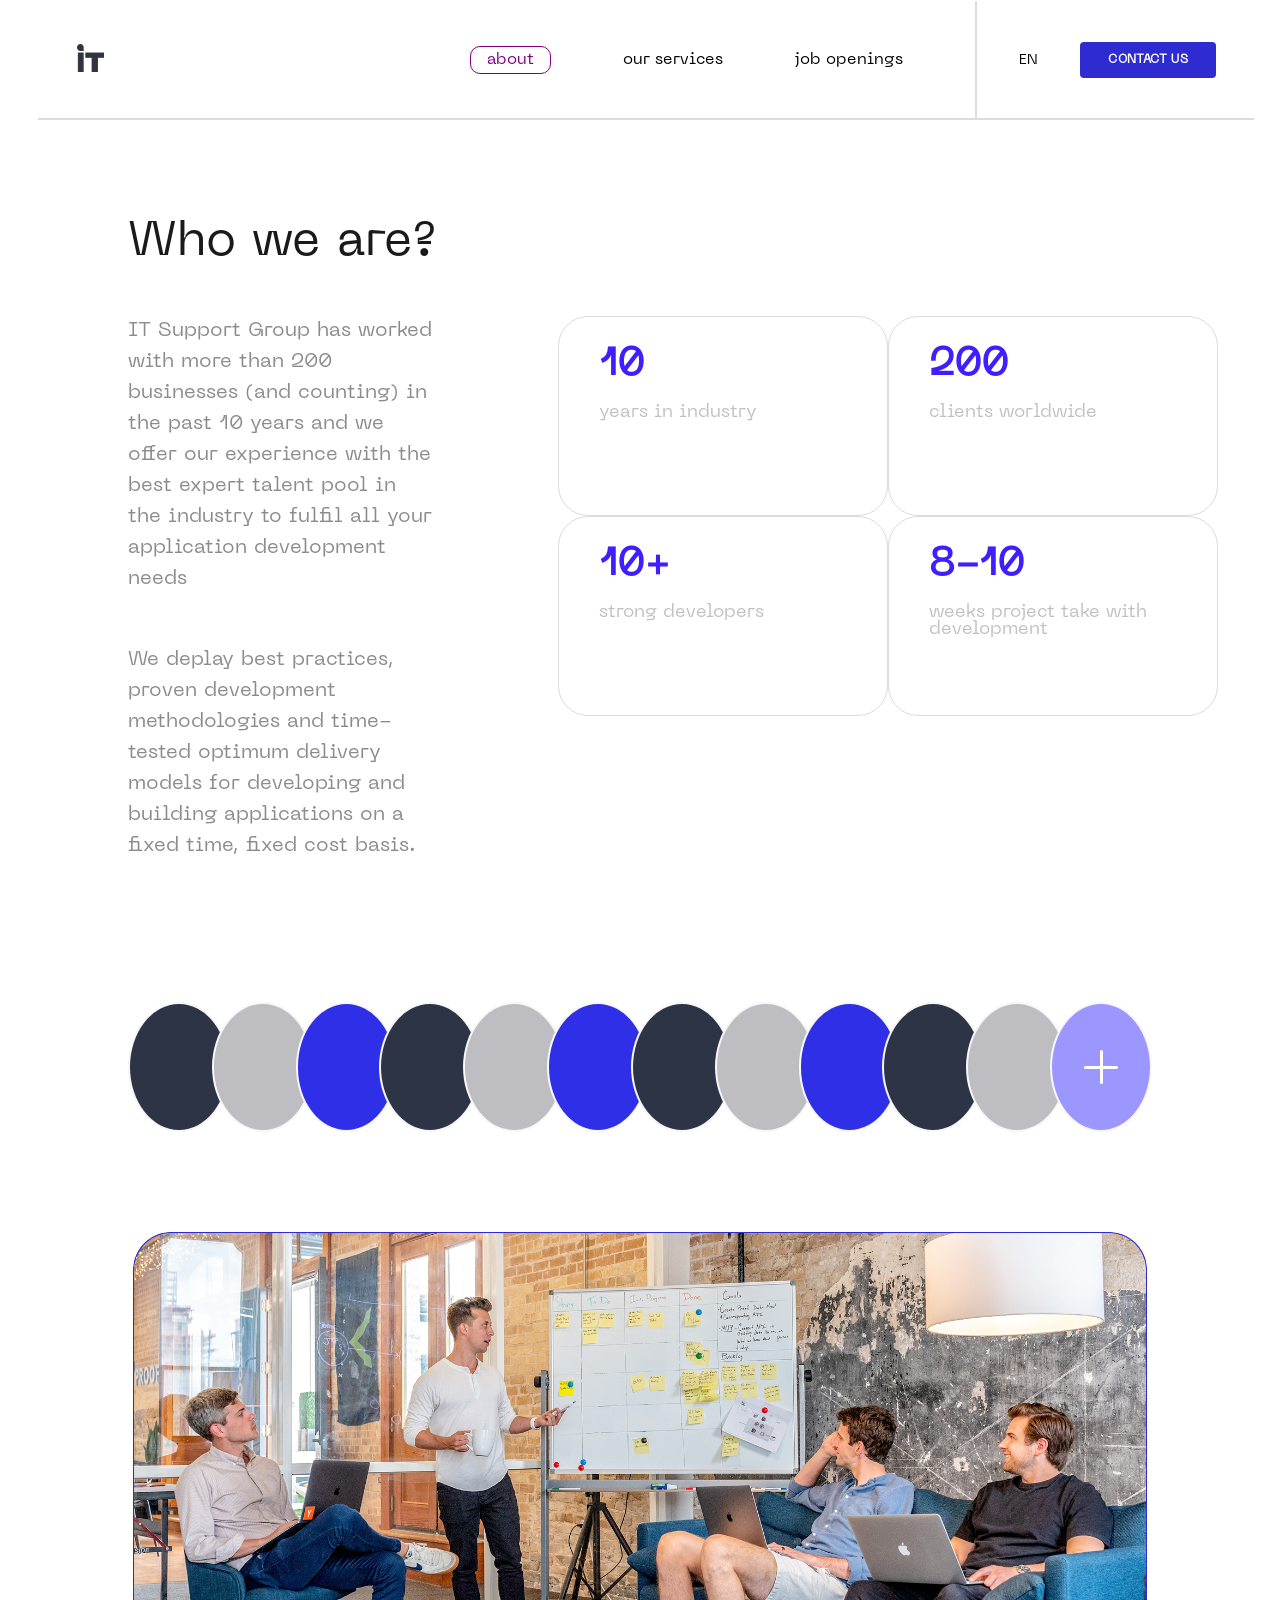
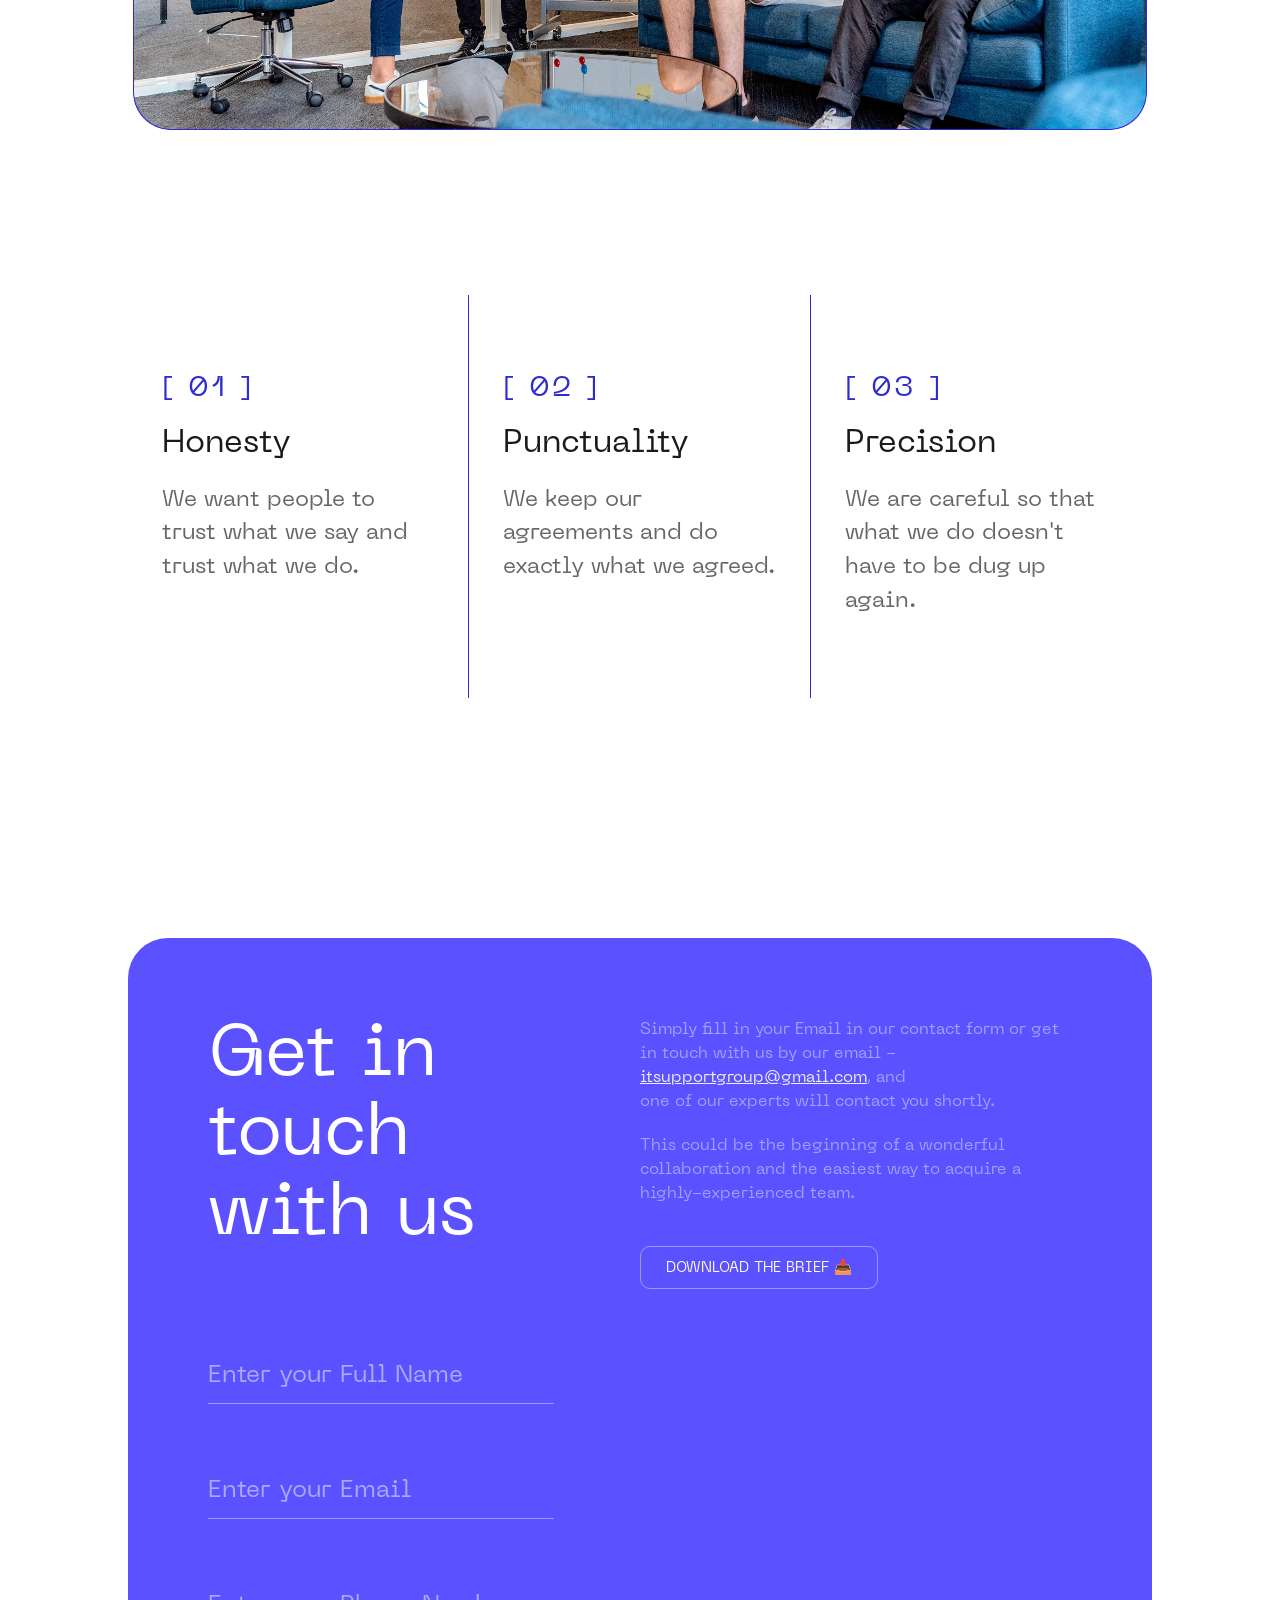
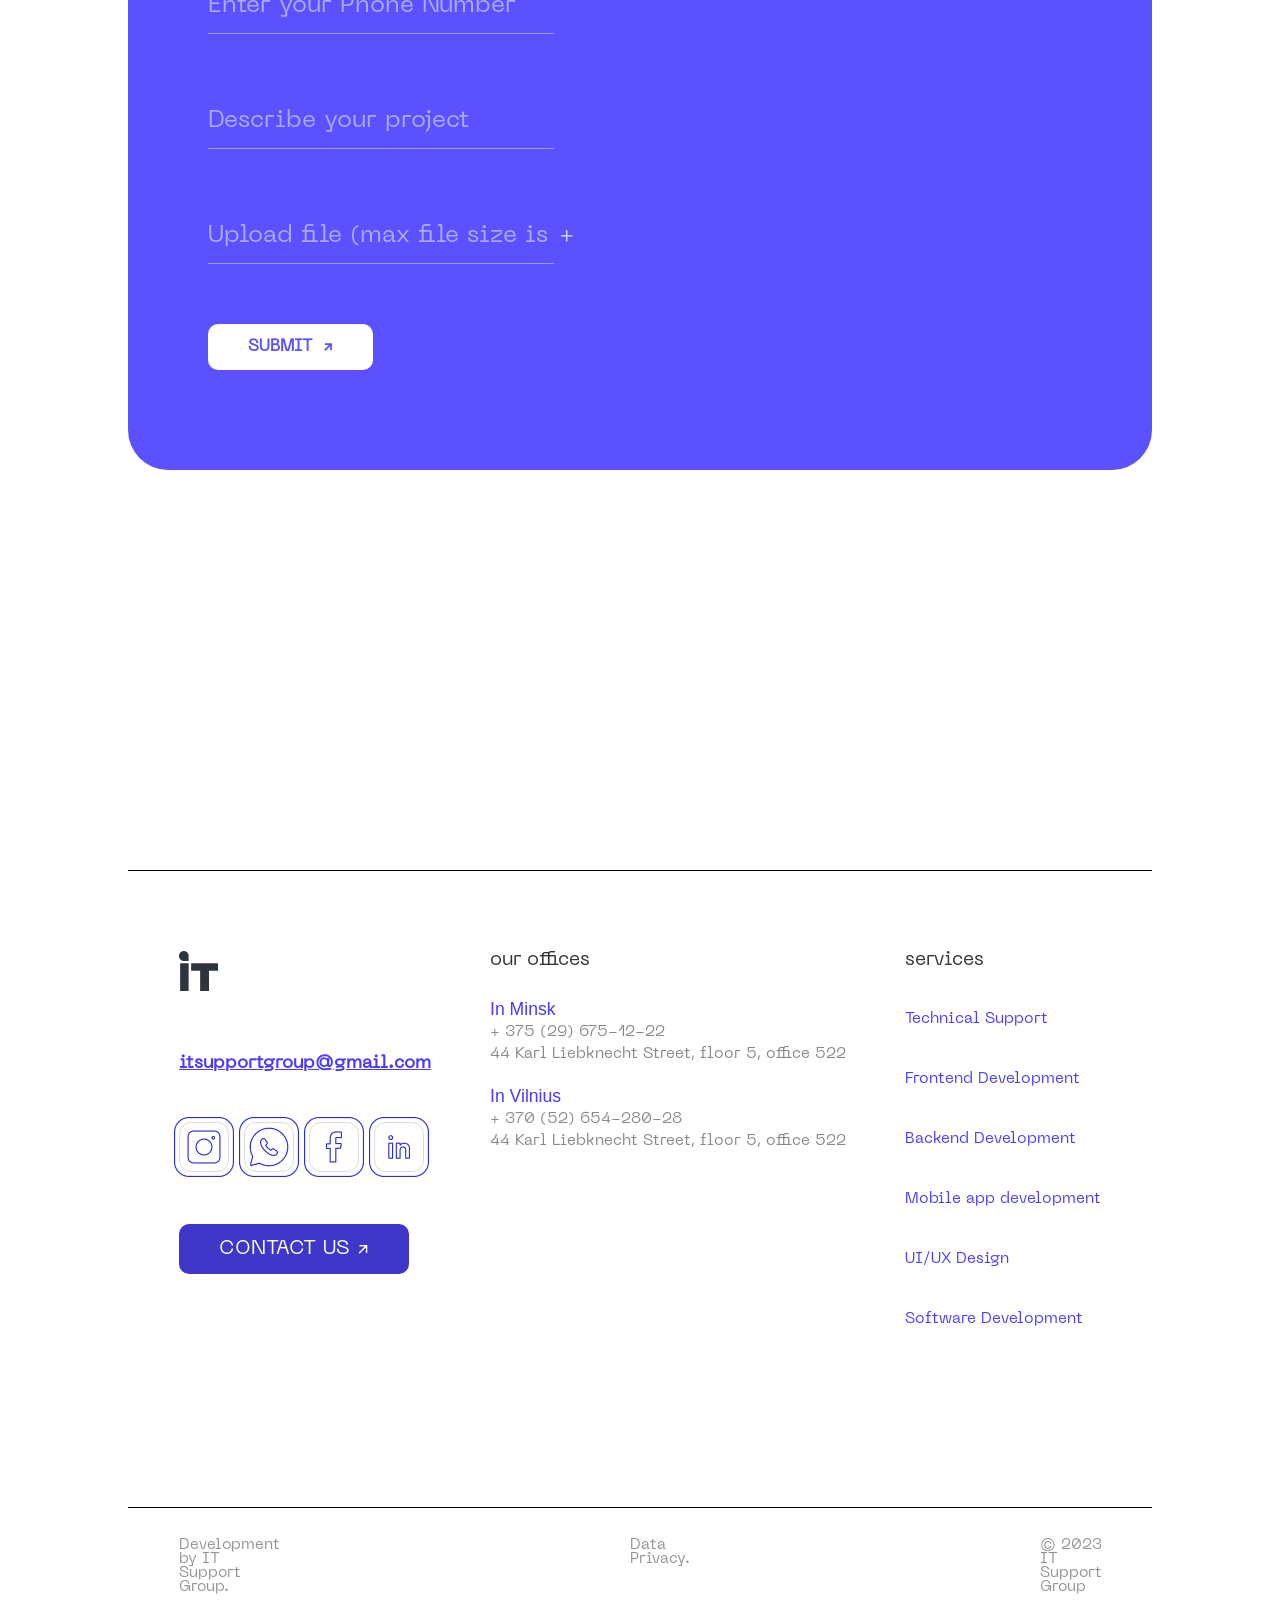
==== commit 8ad1b82f: "Merge pull request #21 from KajusLTUO/Dev/Ricardas padariau media footeriui about page ir indexe" ====
--- a/Page/about.html
+++ b/Page/about.html
@@ -1,69 +1,144 @@
 <!DOCTYPE html>
 <html lang="en">
+
 <head>
-    <meta charset="UTF-8">
-    <meta name="viewport" content="width=device-width, initial-scale=1.0">
-    <link rel="stylesheet" href="../CSS/about.css">
-    <title>Document</title>
+  <meta charset="UTF-8">
+  <meta name="viewport" content="width=device-width, initial-scale=1.0">
+  <link rel="stylesheet" href="/CSS/about.css">
+  <title>Document</title>
 </head>
+
 <body>
-    <main>
-<section class="team-section">
-  <div class="team-header">
-    <h2 class="team-main-title">Our Team</h2>
-    <p class="team-subtitle">
-    We started our way with the idea of creating innovative products, and we have been following this trend since 2013 <br>and continue to build technological solutions for our customers.</p>
-  </div>
- 
-  <div class="team-image-container">
-    <img src="/img/Img (3).png" alt="Our team brainstorming in the office" class="team-photo">
-  </div>
- 
-  <div class="values-grid">
-    <div class="value-card">
-      <span class="value-number">[ 01 ]</span>
-      <h3 class="value-title">Honesty</h3>
-      <p class="value-desc">We want people to trust what we say and trust what we do.</p>
-    </div>
- 
-    <div class="value-card">
-      <span class="value-number">[ 02 ]</span>
-      <h3 class="value-title">Punctuality</h3>
-      <p class="value-desc">We keep our agreements and do exactly what we agreed.</p>
-    </div>
- 
-    <div class="value-card">
-      <span class="value-number">[ 03 ]</span>
-      <h3 class="value-title">Precision</h3>
-      <p class="value-desc">We are careful so that what we do doesn't have to be dug up again.</p>
-    </div>
-  </div>
-</section>
+
+  <nav>
+    <div class="logo">
+      <a href="../index.html"><img src="../img/Logo_IT.png" alt="IT Support Group Logo"></a>
+    </div>
+
+    <a href="about.html" class="active">about</a>
+    <a href="#">our services</a>
+    <a href="#">job openings</a>
+
+    <div class="vertical-line"></div>
+
+    <button class="language-btn">EN</button>
+    <button class="contacts">CONTACT US</button>
+  </nav>
+
+  <main>
+
+    <section class="who-section">
+      <p class="sections-name">Who we are?</p>
+
+      <div class="who-container">
+        <div class="who-leftside">
+          <p class="whos-text1">IT Support Group has worked with more than 200 businesses (and counting) in the past 10
+            years and we offer our experience with the best expert talent pool in the industry to fulfil all your
+            application development needs</p>
+
+          <p class="whos-text2">We deplay best practices, proven development methodologies and time-tested optimum
+            delivery models for developing and building applications on a fixed time, fixed cost basis.</p>
+        </div>
+
+        <div class="who-righside">
+          <div class="stats-wrapper">
+            <div class="stat-box">
+              <div class="stat-number">10</div>
+              <div class="stat-text">years in industry</div>
+            </div>
+
+            <div class="stat-box">
+              <div class="stat-number">200</div>
+              <div class="stat-text">clients worldwide</div>
+            </div>
+
+            <div class="stat-box">
+              <div class="stat-number">10+</div>
+              <div class="stat-text">strong developers</div>
+            </div>
+
+            <div class="stat-box">
+              <div class="stat-number">8-10</div>
+              <div class="stat-text">weeks project take with development</div>
+            </div>
+          </div>
+
+        </div>
+
+
+      </div>
+      <div class="circle-row">
+        <div class="circle dark"></div>
+        <div class="circle light"></div>
+        <div class="circle blue"></div>
+        <div class="circle dark"></div>
+        <div class="circle light"></div>
+        <div class="circle blue"></div>
+        <div class="circle dark"></div>
+        <div class="circle light"></div>
+        <div class="circle blue"></div>
+        <div class="circle dark"></div>
+        <div class="circle light"></div>
+        <div class="circle plus-circle"></div>
+      </div>
+      </div>
+      
+
+      <form class="contact-form" id="form">
+        <div class="form-row">
+          <div class="form-group">
+            <input type="text" id="fullName" placeholder="Enter your Full Name" required>
+          </div>
+        </div>
+
+        <div class="team-image-container">
+          <img src="/img/Img (3).png" alt="Our team brainstorming in the office" class="team-photo">
+        </div>
+
+        <div class="values-grid">
+          <div class="value-card">
+            <span class="value-number">[ 01 ]</span>
+            <h3 class="value-title">Honesty</h3>
+            <p class="value-desc">We want people to trust what we say and trust what we do.</p>
+          </div>
+
+          <div class="value-card">
+            <span class="value-number">[ 02 ]</span>
+            <h3 class="value-title">Punctuality</h3>
+            <p class="value-desc">We keep our agreements and do exactly what we agreed.</p>
+          </div>
+
+          <div class="value-card">
+            <span class="value-number">[ 03 ]</span>
+            <h3 class="value-title">Precision</h3>
+            <p class="value-desc">We are careful so that what we do doesn't have to be dug up again.</p>
+          </div>
+        </div>
   <section class="contact-section">
   <div class="contact-container">
-    
+   
     <div class="contact-info">
       <h2 class="contact-title">Get in touch <br> with us</h2>
       <div class="contact-text-content">
-        <p>Simply fill in your Email in our contact form or get in touch with us by our email - <a href="mailto:itsupportgroup@gmail.com">itsupportgroup@gmail.com</a>, and one of our experts will contact you shortly.</p>
+        <p>Simply fill in your Email in our contact form or get in touch with us by our email - <a href="mailto:itsupportgroup@gmail.com">itsupportgroup@gmail.com</a>, and <br> one of our experts will contact you shortly.</p>
         <p>This could be the beginning of a wonderful collaboration and the easiest way to acquire a highly-experienced team.</p>
         <a href="#" class="download-brief">DOWNLOAD THE BRIEF <span class="icon">📥</span></a>
       </div>
     </div>
-
+ 
     <form class="contact-form" id="form">
       <div class="form-row">
         <div class="form-group">
           <input type="text" id="fullName" placeholder="Enter your Full Name" required>
         </div>
       </div>
-
+ 
       <div class="form-row">
         <div class="form-group">
           <input type="email" id="userEmail" placeholder="Enter your Email" required>
         </div>
       </div>
-
+ 
       <div class="form-row">
         <div class="form-group">
           <input type="tel" id="userPhone" placeholder="Enter your Phone Number">
@@ -84,16 +159,20 @@
            </div>
       </div>
     </form>
-
+ 
   </div>
 </section>
     </main>
         <footer class="main-footer">
   <div class="footer-container">
-    
+   
     <div class="footer-col contact-col">
-      <div class="footer-logo"><img src="/img/Logo_IT.png" alt=""></div>
+      <div class="footer-logo">
+      <img class="logo-desktop" src="/img/Logo_IT.png" alt="">
+      <img class="logo-mobile" src="/img/Logo_mobile.png" alt="It Support Group">
       <a href="mailto:itsupportgroup@gmail.com" class="footer-email">itsupportgroup@gmail.com</a>
+    </div>
+    <div class="contact-right">
       <div class="social-icons">
         <div class="icon-box"><img src="/img/instagram.png" alt=""><i class="fab fa-instagram"></i></div>
         <div class="icon-box"><img src="/img/phone.png" alt=""><i class="fab fa-whatsapp"></i></div>
@@ -101,6 +180,7 @@
         <div class="icon-box"><img src="/img/linked_in.png" alt=""><i class="fab fa-linkedin-in"></i></div>
       </div>
       <a href="#" class="btn-contact footer-btn">CONTACT US <span class="arrow">↗</span></a>
+    </div>
     </div>
  
     <div class="footer-col footer-col1">
@@ -131,11 +211,10 @@
   </div>
  </footer>
   <div class="footer-bottom">
-    <div class="footer-bottom-inner">
-      <p>Development by IT Support Group.</p>
-      <p>Data Privacy.</p>
-      <p>© 2023 IT Support Group</p>
-    </div>
-  </div> 
+    <p>Development by IT Support Group.</p>
+    <p>Data Privacy.</p>
+    <p>© 2023 IT Support Group</p>
+  </div>
 </body>
+
 </html>
--- a/CSS/about.css
+++ b/CSS/about.css
@@ -4,37 +4,264 @@
   font-weight: normal;
   font-style: normal;
 }
+
 * {
-   box-sizing: border-box;
-   font-family: 'Inter';
-}
+  box-sizing: border-box;
+  font-family: 'Inter';
+}
+
 body {
-   background-color: white;
-   width: 100%;
-   max-width: 1920px;
-   margin: 0 auto;
-   overflow-x: hidden;
-}
+  background-color: white;
+  width: 100%;
+  max-width: 1920px;
+  margin: 0 auto;
+  overflow-x: hidden;
+}
+
 * {
-   margin: 0;
-   padding: 0;
-   box-sizing: border-box;
-   font-family:'Neue Machina', sans-serif;
-}
+  margin: 0;
+  padding: 0;
+  box-sizing: border-box;
+  font-family: 'Neue Machina', sans-serif;
+}
+
 body {
-   background-color: white;
-}
+  background-color: white;
+}
+
+
+nav {
+  padding: 60px 3%;
+  height: 100px;
+  display: flex;
+  align-items: center;
+  justify-content: center;
+  gap: 42px;
+  position: relative;
+  width: 95%;
+  margin-left: 3%;
+}
+
+nav::after {
+  content: "";
+  position: absolute;
+  left: 0;
+  bottom: 0;
+  width: 100%;
+  height: 2px;
+  background: gainsboro;
+}
+
+.logo {
+  display: flex;
+  align-items: center;
+  gap: 10px;
+  margin-right: auto;
+}
+
+.logo img {
+
+  width: 70%;
+  height: auto;
+}
+
+.logo span {
+  font-size: 14px;
+  font-weight: 700;
+  line-height: 1;
+  text-transform: uppercase;
+}
+
+nav a {
+  text-decoration: none;
+  color: black;
+  font-size: 16px;
+  font-weight: 400;
+  transition: opacity 0.3s ease;
+  margin-right: 30px;
+}
+.active{
+  border: 0.063rem solid purple;
+  padding: 0.313rem 1rem;
+  border-radius: 0.625rem;
+  color: purple;
+}
+
+.vertical-line {
+  border: 1px solid gainsboro;
+  height: 118px;
+}
+
+
+
+nav a:hover {
+  opacity: 0.7;
+}
+
+.language-btn {
+  background: transparent;
+  border: none;
+  color: black;
+  font-size: 14px;
+  cursor: pointer;
+  padding: 0;
+}
+
+.contacts {
+  background: #2e2bd0;
+  border: none;
+  color: #fff;
+  font-size: 12px;
+  font-weight: 600;
+  text-transform: uppercase;
+  padding: 12px 28px;
+  border-radius: 4px;
+  cursor: pointer;
+  letter-spacing: 0.03em;
+  transition: background 0.3s ease;
+}
+
+.contacts:hover {
+  background: #2421b7;
+}
+
+
+.who-section {
+  padding: 100px 10%;
+  font-family: 'Neue Machina', sans-serif;
+  background-color: #fff;
+}
+
+.sections-name {
+  font-size: 3rem;
+  font-weight: 400;
+  color: #1a1a1a;
+}
+
+.who-container {
+  display: flex;
+}
+
+.whos-text1,
+.whos-text2 {
+  color: rgb(139, 139, 139);
+  margin-top: 50px;
+  font-size: 20px;
+  line-height: 31px;
+}
+
+.who-leftside {
+  padding-right: 60px;
+  width: 47%;
+}
+
+.stats-wrapper {
+
+  width: 100%;
+  max-width: 700px;
+  margin-top: 50px;
+  margin-left: 10%;
+  display: grid;
+  grid-template-columns: 330px 330px;
+  font-family: 'Neue Machina', sans-serif;
+}
+
+.stat-box {
+  width: 100%;
+  height: 200px;
+  background: #fff;
+  border: 1px solid gainsboro;
+  padding: 30px 40px;
+  text-align: left;
+  border-radius: 30px;
+
+}
+
+.stat-number {
+  font-size: 38px;
+  font-weight: 700;
+  color: #401eff;
+  margin-bottom: 8px;
+}
+
+.stat-text {
+  margin-top: 20px;
+  font-size: 18px;
+  color: rgb(192, 192, 192);
+}
+
+
+.circle-row {
+  display: flex;
+  align-items: center;
+  margin-top: 140px;
+}
+
+.circle {
+  width: 180px;
+  height: 130px;
+  border-radius: 50%;
+  margin-left: -18px;
+  border: 2px solid #f7f7f7;
+}
+
+.circle:first-child {
+  margin-left: 0;
+}
+
+.dark {
+  background: #2d3445;
+}
+
+.light {
+  background: #bdbdc2;
+}
+
+.blue {
+  background: #2f2fe8;
+}
+
+.plus-circle {
+  background: #9c96ff;
+  display: flex;
+  justify-content: center;
+  align-items: center;
+  position: relative;
+}
+
+.plus-circle::before,
+.plus-circle::after {
+  content: "";
+  position: absolute;
+  background: white;
+  border-radius: 2px;
+}
+
+.plus-circle::before {
+  width: 34px;
+  height: 3px;
+}
+
+.plus-circle::after {
+  width: 3px;
+  height: 34px;
+}
+
+
+
 .team-section {
   padding: 100px 10%;
   background-color: #fff;
   font-family: 'Neue Machina', sans-serif;
 }
+
 .team-header {
   display: flex;
   justify-content: space-between;
   align-items: flex-start;
   gap: 40px;
 }
+
 .team-main-title {
   font-size: 3rem;
   font-weight: 400;
@@ -43,6 +270,7 @@
   letter-spacing: -1px;
   margin-bottom: 190px;
 }
+
 .team-subtitle {
   max-width: 39.6vh;
   color: #818181;
@@ -52,11 +280,13 @@
   margin-top: 110px;
   margin-right: 300px;
 }
+
 .team-image-container {
   padding: 5px;
   overflow: hidden;
   margin-bottom: 80px;
 }
+
 .team-photo {
   width: 100%;
   height: auto;
@@ -64,33 +294,39 @@
   border-radius: 35px;
   object-fit: cover;
 }
+
 .values-grid {
   display: grid;
   grid-template-columns: repeat(3, 1fr);
   gap: 0;
   margin-top: 40px;
 }
+
 .value-card {
   padding: 80px 10%;
   display: flex;
   flex-direction: column;
   gap: 25px;
 }
+
 .value-card:not(:last-child) {
   border-right: 1px solid #2E2BD0;
 }
+
 .value-number {
   color: #2E2BD0;
   font-size: 1.8rem;
   font-weight: 400;
   letter-spacing: 2px;
 }
+
 .value-title {
   font-size: 2rem;
   font-weight: 400;
   color: #1a1a1a;
   margin: 0;
 }
+
 .value-desc {
   color: #666;
   font-size: 1.4rem;
@@ -176,8 +412,11 @@
   padding: 0;
   font-family: sans-serif;
   color: #4a3aff;
-  line-height: 40px;
-  display: block;
+  line-height: 2.5rem;
+  display: grid;
+  row-gap: 0.75rem;
+  column-gap: 4rem;
+  grid-auto-flow: row;
 }
 
 .footer-services li{
@@ -186,22 +425,16 @@
  
 /* Footer Bottom Bar */
 .footer-bottom {
-  width: 100%;
-  padding: 51px 0 19px;
-  margin: 0;
-  background-color: #fff;
-  border-top: 1px solid #e0e0e0;
-  box-sizing: border-box;
-}
-
-.footer-bottom-inner {
-  display: grid;
-  grid-template-columns: 254fr 628fr 97fr 699fr 182fr;
-  align-items: center;
-  max-width: 1860px;
-  width: min(1860px, calc(100vw - 15.625vw));
-  margin-inline: auto;
-  box-sizing: border-box;
+  padding-top: 30px;
+  display: flex;
+  font-size: 0.8rem;
+  color: #aaa;
+  margin-bottom: 50px;
+  justify-content: space-between;
+  padding-left: 200px;
+  padding-right: 200px;
+  gap: 350px;
+  justify-content: center;
 }
 .city{
    font-family: sans-serif;
@@ -221,35 +454,9 @@
 .footer-btn{
    font-weight: 100;
 }
-.footer-bottom-inner p {
-  margin: 0;
-  padding: 0;
-  font-family: "Gilroy-Regular", Gilroy, Helvetica, sans-serif;
-  font-weight: 400;
-  font-size: 16px;
-  line-height: normal;
-  letter-spacing: 0;
-  color: #2f343f80;
-  white-space: nowrap;
-}
-
-.footer-bottom-inner p:first-child {
-  grid-column: 1;
-  text-align: left;
-}
-
-.footer-bottom-inner p:nth-child(2) {
-  grid-column: 3;
-  text-align: center;
-}
-
-.footer-bottom-inner p:last-child {
-  grid-column: 5;
-  text-align: right;
-}
-.contact-section {
-  padding: 80px 10%;
-  background-color: white;
+.footer-bottom p{
+   color: #929292;
+   font-size: 15px;
 }
 
 .contact-container {
@@ -263,6 +470,7 @@
   font-family: 'Neue Machina', sans-serif;
   margin-bottom: 300px;
   padding-bottom: 100px;
+  margin-top: 200px;
 }
 
 .contact-info {
@@ -361,4 +569,93 @@
   display: flex;
   align-items: center;
   gap: 10px;
+}
+.logo-mobile{
+  display: none;
+}
+
+@media (max-width: 1080px) {
+  .main-footer {
+    width: 100%;
+    padding: 2.5rem 1.25rem;
+    border-left: none;
+    border-right: none;
+  }
+ 
+  .footer-bottom {
+    width: 100%;
+    padding: 1.25rem 1.25rem;
+    flex-direction: row;
+    flex-wrap: wrap;
+    align-items: center;
+    justify-content: flex-start;
+    gap: 0.3rem 2rem;
+  }
+ 
+  .footer-container {
+    flex-direction: column;
+    gap: 2.5rem;
+    margin-bottom: 2rem;
+  }
+ 
+  .footer-col1 {
+    display: grid;
+    grid-template-columns: 1fr 1fr;
+    gap: 1.5rem;
+  }
+ 
+  .footer-col1 h4 {
+    grid-column: 1 / -1;
+    margin-bottom: 0;
+  }
+ 
+  .footer-col2 {
+    min-width: unset;
+    width: 100%;
+  }
+ 
+  .footer-services {
+    grid-template-columns: 1fr 1fr;
+    row-gap: 0rem;
+    grid-template-rows: repeat(3, auto);
+    grid-auto-flow: column;
+  }
+    .contact-col {
+    flex-direction: row;
+    align-items: flex-start;
+  }
+ 
+  .footer-email {
+    padding-top: 0;
+    padding-bottom: 0;
+    border-top: none;
+    margin-bottom: 0;
+    margin-left: auto;
+  }
+  .logo-mobile{
+    display: block;
+    height: 5rem;
+    width: auto;
+    margin-bottom: 2.5rem;
+  }
+  .logo-desktop{
+    display: none;
+  }
+
+  .btn-contact{
+    padding: 0.5rem 1.86rem;
+    font-size: 1rem;
+    width: fit-content;
+  }
+  .footer-logo{
+    display: flex;
+    justify-content: space-between;
+    align-items: center;
+    width: 100%;
+  }
+  .footer-email{
+    padding-top: 0;
+    border-top: none;
+    margin-bottom: -2rem;
+  }
 }
